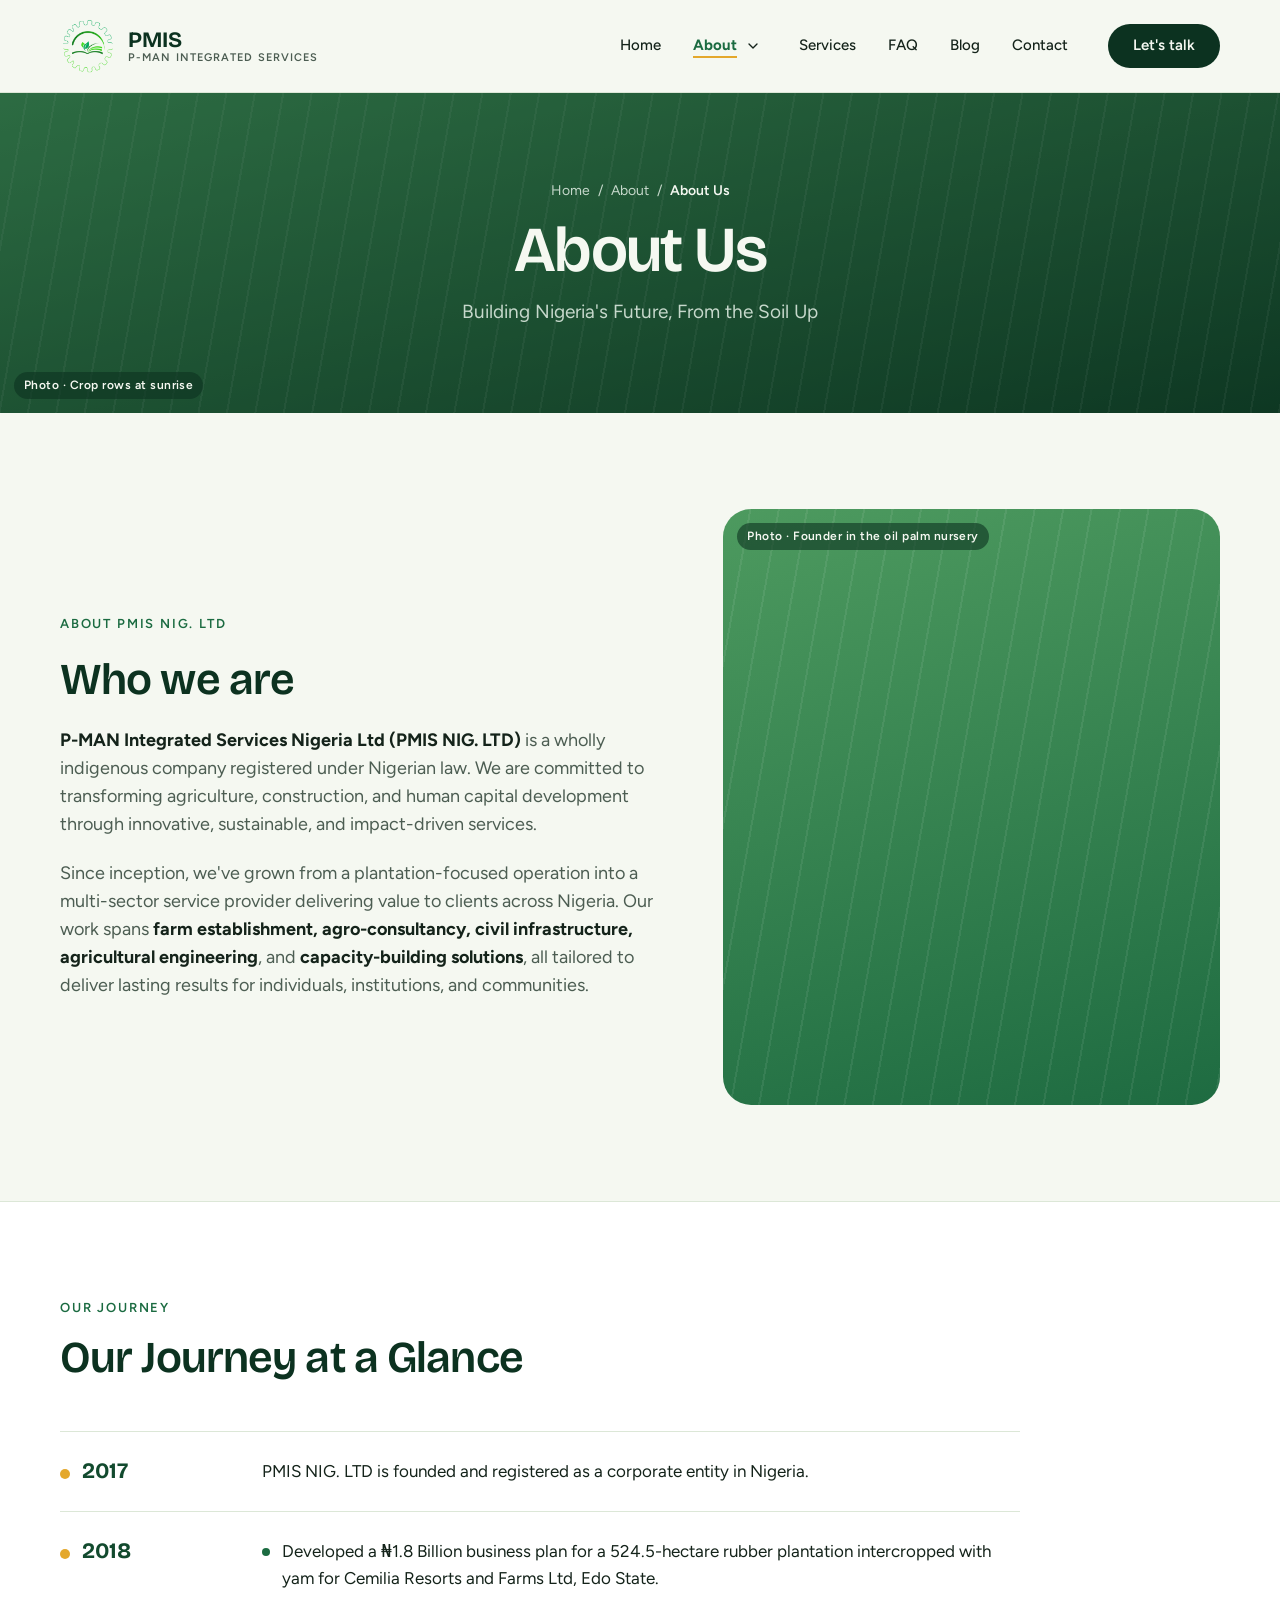
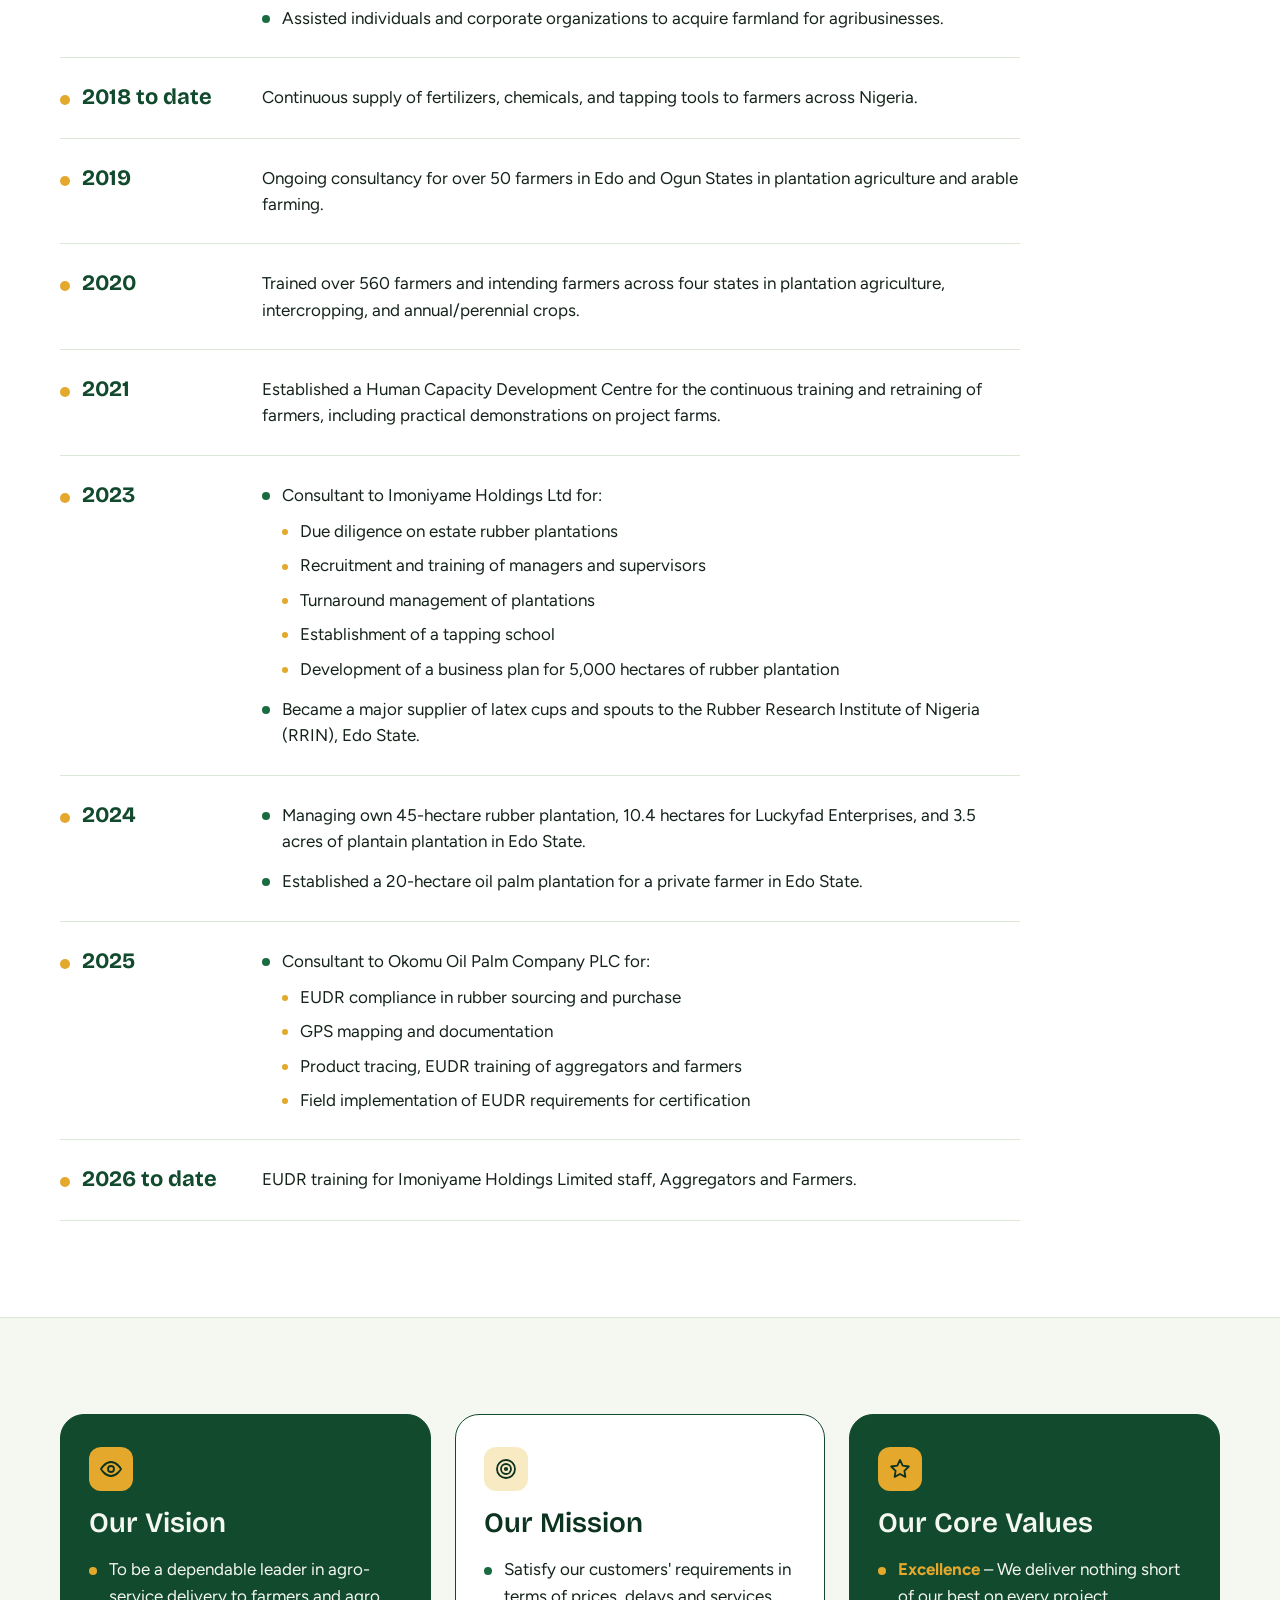
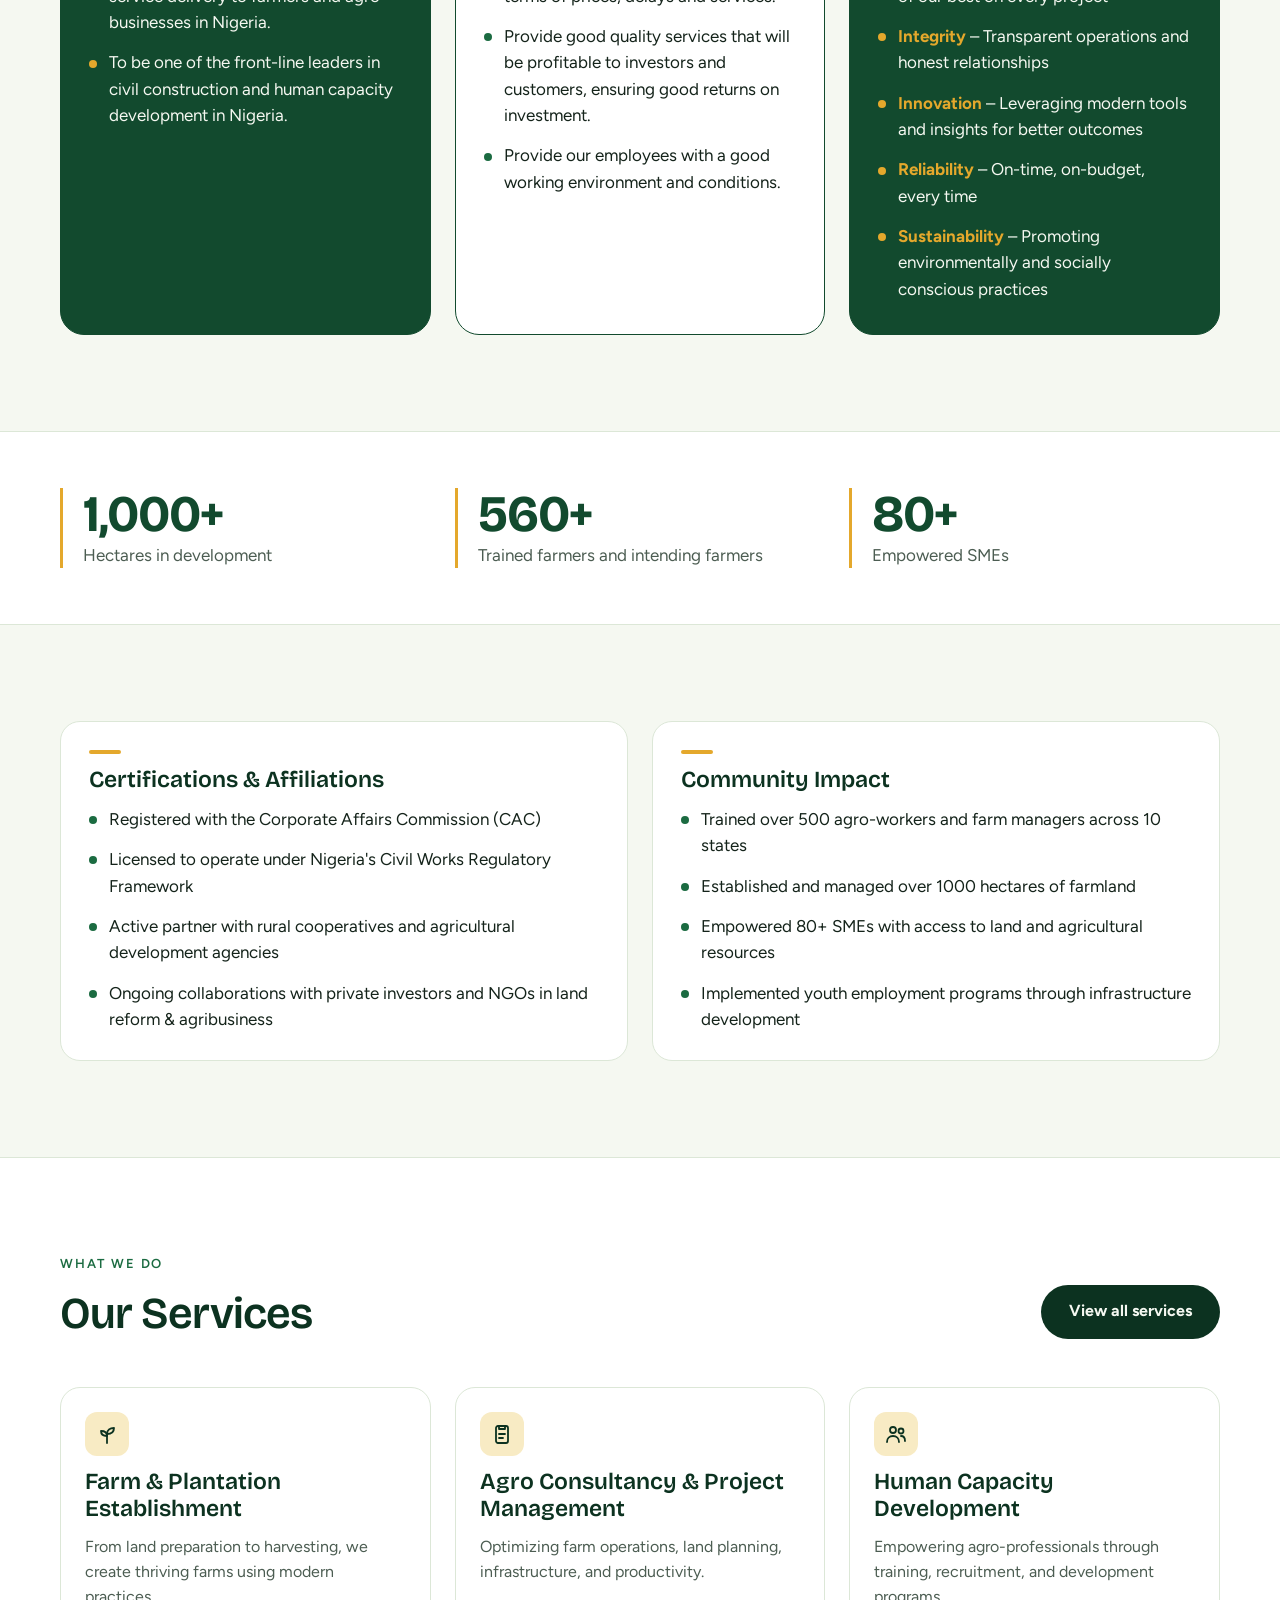
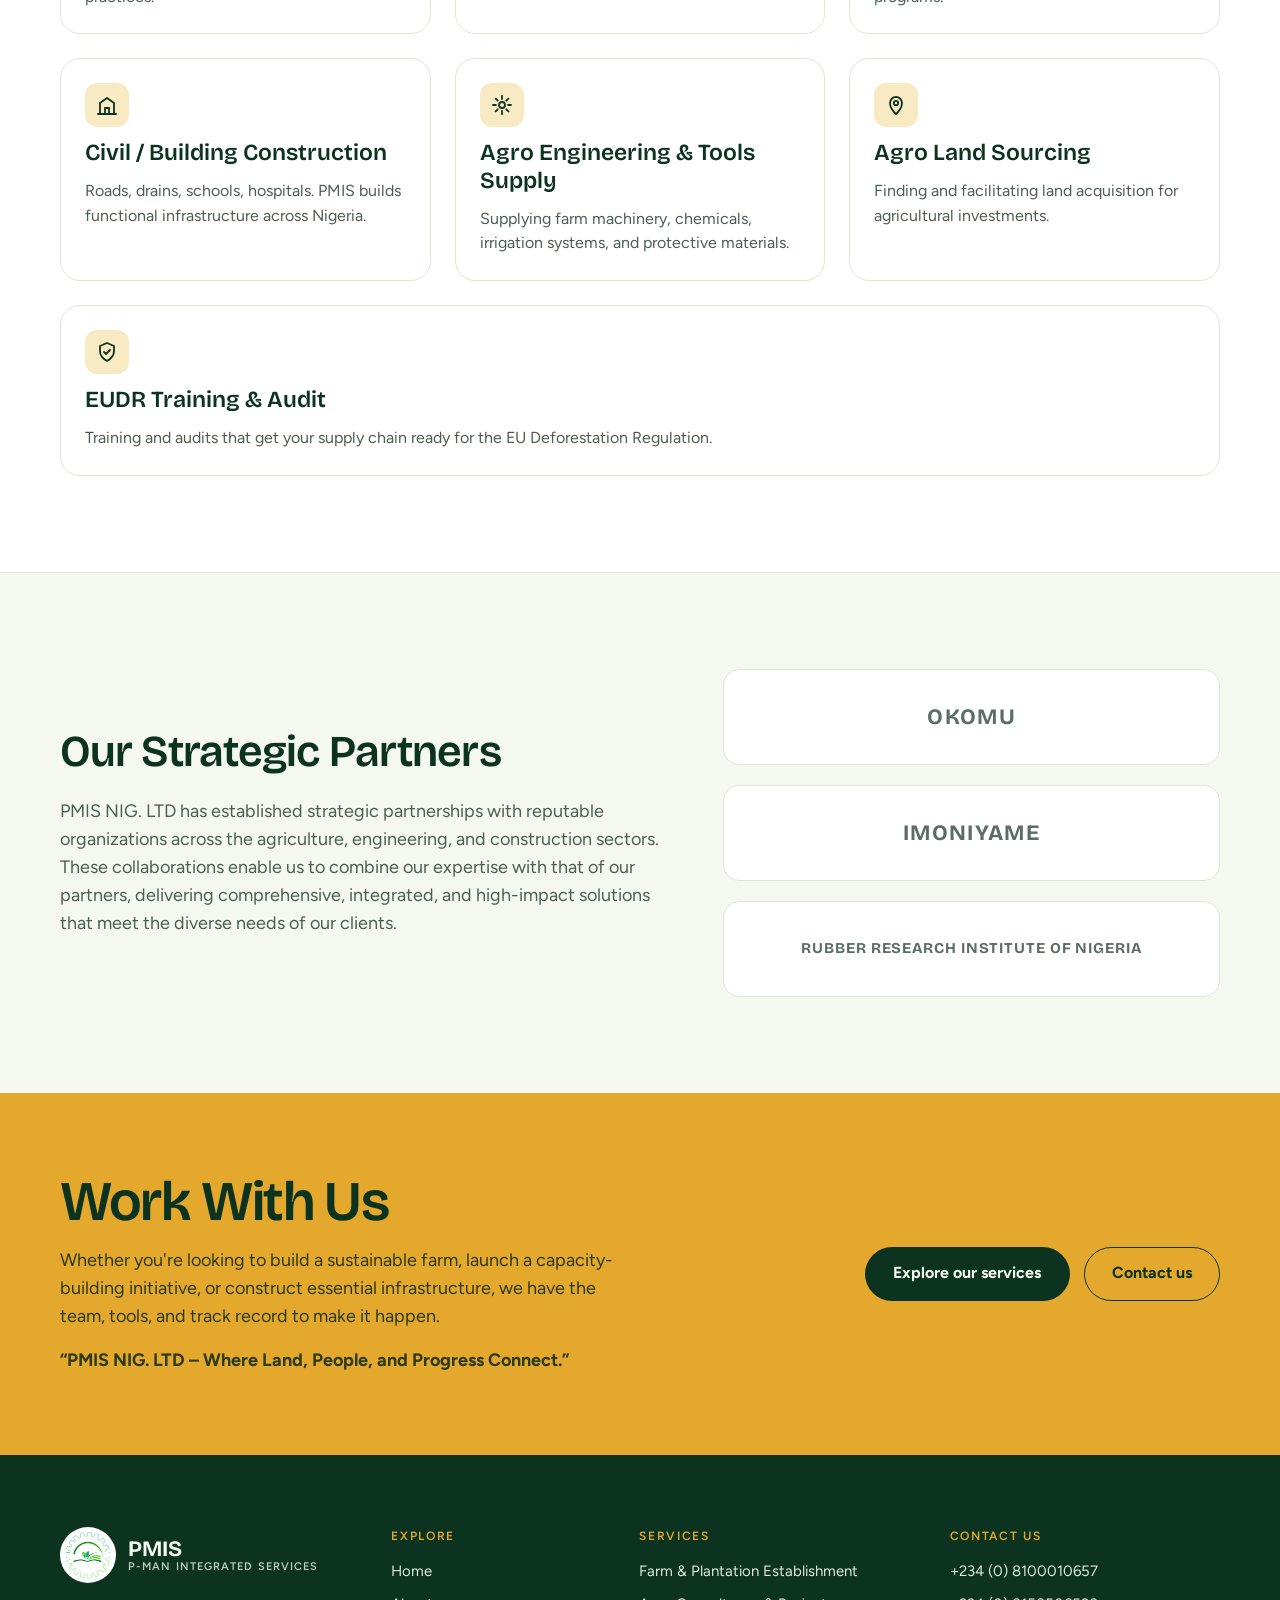
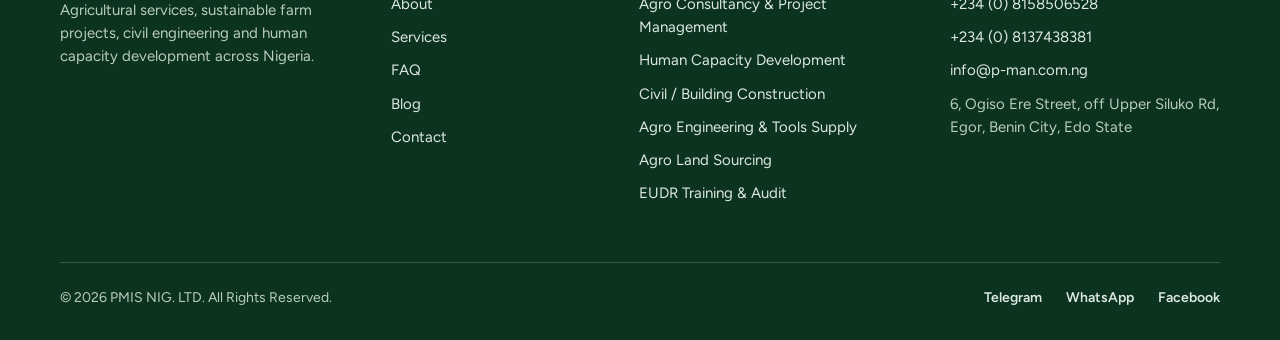
==== about.html @ 03c3bcd4 "Full site: all 9 pages, EUDR gallery, contact form, team bios, updated email" ====
<!doctype html>
<html lang="en">
<head>
<meta charset="utf-8">
<meta name="viewport" content="width=device-width, initial-scale=1">
<title>About Us | P-MAN Integrated Services Nigeria Limited</title>
<meta name="description" content="PMIS NIG. LTD is a wholly indigenous Nigerian company delivering farm establishment, agro-consultancy, civil infrastructure, agricultural engineering and capacity-building solutions.">
<meta name="theme-color" content="#0C3220">
<!-- STAGING ONLY: delete the next line when the site goes live, or Google will not index it -->
<meta name="robots" content="noindex, nofollow">
<link rel="icon" type="image/png" href="images/logo.png">
<link rel="preconnect" href="https://fonts.googleapis.com">
<link rel="preconnect" href="https://fonts.gstatic.com" crossorigin>
<link href="https://fonts.googleapis.com/css2?family=Bricolage+Grotesque:opsz,wght@12..96,500;12..96,600;12..96,700&family=Figtree:wght@400;500;600;700&display=swap" rel="stylesheet">
<link rel="stylesheet" href="css/styles.css">
<script src="js/main.js" defer></script>
</head>
<body id="top">

<!-- Icon sprite: each symbol id is used below via an svg "use" element with class "icon" -->
<svg width="0" height="0" style="position:absolute" aria-hidden="true" focusable="false">
  <symbol id="i-menu" viewBox="0 0 24 24"><path d="M4 7h16M4 12h16M4 17h16"/></symbol>
  <symbol id="i-close" viewBox="0 0 24 24"><path d="M6 6l12 12M18 6L6 18"/></symbol>
  <symbol id="i-chevron" viewBox="0 0 24 24"><path d="M6 9l6 6 6-6"/></symbol>
  <symbol id="i-plus" viewBox="0 0 24 24"><path d="M12 5v14M5 12h14"/></symbol>
  <symbol id="i-sprout" viewBox="0 0 24 24"><path d="M12 21v-9"/><path d="M12 12c0-4 3-6 7-6 0 4-3 6-7 6z"/><path d="M12 14c0-3-2-5-6-5 0 3 2 5 6 5z"/></symbol>
  <symbol id="i-clipboard" viewBox="0 0 24 24"><rect x="6" y="4" width="12" height="17" rx="2"/><path d="M9 4h6v3H9z"/><path d="M9 12h6M9 16h4"/></symbol>
  <symbol id="i-people" viewBox="0 0 24 24"><circle cx="9" cy="8" r="3"/><path d="M3 20c0-3.5 2.5-6 6-6s6 2.5 6 6"/><circle cx="17" cy="9" r="2.5"/><path d="M17 14c2.5 0 4 2 4 5"/></symbol>
  <symbol id="i-building" viewBox="0 0 24 24"><path d="M3 21h18"/><path d="M5 21V10l7-5 7 5v11"/><path d="M10 21v-6h4v6"/></symbol>
  <symbol id="i-gear" viewBox="0 0 24 24"><circle cx="12" cy="12" r="3"/><path d="M12 3v3M12 18v3M3 12h3M18 12h3M5.6 5.6l2.1 2.1M16.3 16.3l2.1 2.1M18.4 5.6l-2.1 2.1M7.7 16.3l-2.1 2.1"/></symbol>
  <symbol id="i-pin" viewBox="0 0 24 24"><path d="M12 21s-6-5.5-6-11a6 6 0 0 1 12 0c0 5.5-6 11-6 11z"/><circle cx="12" cy="10" r="2.2"/></symbol>
  <symbol id="i-phone" viewBox="0 0 24 24"><path d="M5 4h4l2 5-2.5 1.5a11 11 0 0 0 5 5L15 13l5 2v4a2 2 0 0 1-2 2A15 15 0 0 1 3 6a2 2 0 0 1 2-2z"/></symbol>
  <symbol id="i-mail" viewBox="0 0 24 24"><rect x="3" y="5" width="18" height="14" rx="2"/><path d="M3 7l9 6 9-6"/></symbol>
  <symbol id="i-shield" viewBox="0 0 24 24"><path d="M12 3l7 3v5c0 5-3.5 8-7 10-3.5-2-7-5-7-10V6l7-3z"/><path d="M9 12l2 2 4-4"/></symbol>
  <symbol id="i-eye" viewBox="0 0 24 24"><path d="M2 12s4-7 10-7 10 7 10 7-4 7-10 7S2 12 2 12z"/><circle cx="12" cy="12" r="3"/></symbol>
  <symbol id="i-target" viewBox="0 0 24 24"><circle cx="12" cy="12" r="9"/><circle cx="12" cy="12" r="5"/><circle cx="12" cy="12" r="1.2"/></symbol>
  <symbol id="i-star" viewBox="0 0 24 24"><path d="M12 3l2.7 5.6 6.1.9-4.4 4.3 1 6.1L12 17l-5.4 2.9 1-6.1L3.2 9.5l6.1-.9z"/></symbol>
</svg>

<a class="skip" href="#main">Skip to content</a>

<!-- ============ HEADER ============ -->
<header class="site-header">
  <div class="container site-header__inner">
    <a class="logo" href="index.html" aria-label="PMIS home">
      <img class="logo__mark" src="images/logo.png" alt="" width="56" height="56">
      <span class="logo__text"><strong>PMIS</strong><small>P-MAN Integrated Services</small></span>
    </a>

    <button class="nav-toggle" type="button" aria-expanded="false" aria-controls="site-nav" aria-label="Open menu">
      <svg class="icon icon--open" aria-hidden="true"><use href="#i-menu"/></svg>
      <svg class="icon icon--close" aria-hidden="true"><use href="#i-close"/></svg>
    </button>

    <nav id="site-nav" class="nav" aria-label="Main">
      <ul class="nav__list">
        <li><a href="index.html">Home</a></li>
        <li class="has-sub">
          <a class="nav__parent" href="about.html" aria-current="page">About</a>
          <button class="sub-toggle" type="button" aria-expanded="false" aria-controls="sub-about" aria-label="About submenu"><svg class="icon" aria-hidden="true"><use href="#i-chevron"/></svg></button>
          <ul id="sub-about" class="subnav">
            <li><a href="about.html" aria-current="page">About Us</a></li>
            <li><a href="history.html">Our History</a></li>
            <li><a href="team.html">Our Team</a></li>
            <li><a href="gallery.html">Our Work</a></li>
          </ul>
        </li>
        <li><a href="services.html">Services</a></li>
        <li><a href="faq.html">FAQ</a></li>
        <li><a href="blog.html">Blog</a></li><!-- TODO: point to the WordPress blog URL when it is live -->
        <li><a href="contact.html">Contact</a></li>
      </ul>
      <a class="btn btn--dark nav__cta" href="contact.html">Let's talk</a>
    </nav>
  </div>
</header>

<main id="main">

<!-- ============ PAGE HERO ============ -->
<!-- PHOTO: replace .ph classes with an <img> (see README) -->
<section class="page-hero media ph ph--hero">
  <span class="ph__tag">Photo · Crop rows at sunrise</span>
  <div class="container page-hero__inner">
    <nav class="breadcrumb" aria-label="Breadcrumb">
      <a href="index.html">Home</a><span aria-hidden="true">/</span><a href="about.html">About</a><span aria-hidden="true">/</span><span aria-current="page">About Us</span>
    </nav>
    <h1 class="h1">About Us</h1>
    <p class="page-hero__lead">Building Nigeria's Future, From the Soil Up</p>
  </div>
</section>

<!-- ============ WHO WE ARE ============ -->
<section class="section">
  <div class="container split">
    <div class="stack stack--lg">
      <span class="eyebrow">About PMIS NIG. LTD</span>
      <h2 class="h2">Who we are</h2>
      <p class="lead"><strong>P-MAN Integrated Services Nigeria Ltd (PMIS NIG. LTD)</strong> is a wholly indigenous company registered under Nigerian law. We are committed to transforming agriculture, construction, and human capital development through innovative, sustainable, and impact-driven services.</p>
      <p class="lead">Since inception, we've grown from a plantation-focused operation into a multi-sector service provider delivering value to clients across Nigeria. Our work spans <strong>farm establishment, agro-consultancy, civil infrastructure, agricultural engineering</strong>, and <strong>capacity-building solutions</strong>, all tailored to deliver lasting results for individuals, institutions, and communities.</p>
    </div>
    <!-- PHOTO: founder in the oil palm nursery -->
    <div class="media portrait ph ph--a" role="img" aria-label="Founder standing in an oil palm nursery"><span class="ph__tag">Photo · Founder in the oil palm nursery</span></div>
  </div>
</section>

<!-- ============ JOURNEY TIMELINE ============ -->
<!-- TODO: confirm spellings with the client (Cemilia Resorts and Farms Ltd, Luckyfad Enterprises) -->
<section class="section section--white section--ruled">
  <div class="container">
    <div class="section-head section-head--stack">
      <span class="eyebrow">Our journey</span>
      <h2 class="h2">Our Journey at a Glance</h2>
    </div>

    <ol class="timeline">
      <li class="timeline__item">
        <h3 class="timeline__year">2017</h3>
        <div class="timeline__body"><p>PMIS NIG. LTD is founded and registered as a corporate entity in Nigeria.</p></div>
      </li>
      <li class="timeline__item">
        <h3 class="timeline__year">2018</h3>
        <div class="timeline__body">
          <ul class="dots">
            <li>Developed a ₦1.8 Billion business plan for a 524.5-hectare rubber plantation intercropped with yam for Cemilia Resorts and Farms Ltd, Edo State.</li>
            <li>Assisted individuals and corporate organizations to acquire farmland for agribusinesses.</li>
          </ul>
        </div>
      </li>
      <li class="timeline__item">
        <h3 class="timeline__year">2018 to date</h3>
        <div class="timeline__body"><p>Continuous supply of fertilizers, chemicals, and tapping tools to farmers across Nigeria.</p></div>
      </li>
      <li class="timeline__item">
        <h3 class="timeline__year">2019</h3>
        <div class="timeline__body"><p>Ongoing consultancy for over 50 farmers in Edo and Ogun States in plantation agriculture and arable farming.</p></div>
      </li>
      <li class="timeline__item">
        <h3 class="timeline__year">2020</h3>
        <div class="timeline__body"><p>Trained over 560 farmers and intending farmers across four states in plantation agriculture, intercropping, and annual/perennial crops.</p></div>
      </li>
      <li class="timeline__item">
        <h3 class="timeline__year">2021</h3>
        <div class="timeline__body"><p>Established a Human Capacity Development Centre for the continuous training and retraining of farmers, including practical demonstrations on project farms.</p></div>
      </li>
      <li class="timeline__item">
        <h3 class="timeline__year">2023</h3>
        <div class="timeline__body">
          <ul class="dots">
            <li class="dots__parent">Consultant to Imoniyame Holdings Ltd for:
              <ul class="dots">
                <li>Due diligence on estate rubber plantations</li>
                <li>Recruitment and training of managers and supervisors</li>
                <li>Turnaround management of plantations</li>
                <li>Establishment of a tapping school</li>
                <li>Development of a business plan for 5,000 hectares of rubber plantation</li>
              </ul>
            </li>
            <li>Became a major supplier of latex cups and spouts to the Rubber Research Institute of Nigeria (RRIN), Edo State.</li>
          </ul>
        </div>
      </li>
      <li class="timeline__item">
        <h3 class="timeline__year">2024</h3>
        <div class="timeline__body">
          <ul class="dots">
            <li>Managing own 45-hectare rubber plantation, 10.4 hectares for Luckyfad Enterprises, and 3.5 acres of plantain plantation in Edo State.</li>
            <li>Established a 20-hectare oil palm plantation for a private farmer in Edo State.</li>
          </ul>
        </div>
      </li>
      <li class="timeline__item">
        <h3 class="timeline__year">2025</h3>
        <div class="timeline__body">
          <ul class="dots">
            <li class="dots__parent">Consultant to Okomu Oil Palm Company PLC for:
              <ul class="dots">
                <li>EUDR compliance in rubber sourcing and purchase</li>
                <li>GPS mapping and documentation</li>
                <li>Product tracing, EUDR training of aggregators and farmers</li>
                <li>Field implementation of EUDR requirements for certification</li>
              </ul>
            </li>
          </ul>
        </div>
      </li>
      <li class="timeline__item">
        <h3 class="timeline__year">2026 to date</h3>
        <div class="timeline__body"><p>EUDR training for Imoniyame Holdings Limited staff, Aggregators and Farmers.</p></div>
      </li>
    </ol>
  </div>
</section>

<!-- ============ VISION / MISSION / CORE VALUES ============ -->
<section class="section">
  <div class="container">
    <div class="grid-3 vmv">
      <article class="vmv__card vmv__card--dark">
        <span class="icon-box icon-box--gold"><svg class="icon" aria-hidden="true"><use href="#i-eye"/></svg></span>
        <h2 class="h3">Our Vision</h2>
        <ul class="dots">
          <li>To be a dependable leader in agro-service delivery to farmers and agro businesses in Nigeria.</li>
          <li>To be one of the front-line leaders in civil construction and human capacity development in Nigeria.</li>
        </ul>
      </article>
      <article class="vmv__card vmv__card--light">
        <span class="icon-box"><svg class="icon" aria-hidden="true"><use href="#i-target"/></svg></span>
        <h2 class="h3">Our Mission</h2>
        <ul class="dots">
          <li>Satisfy our customers' requirements in terms of prices, delays and services.</li>
          <li>Provide good quality services that will be profitable to investors and customers, ensuring good returns on investment.</li>
          <li>Provide our employees with a good working environment and conditions.</li>
        </ul>
      </article>
      <article class="vmv__card vmv__card--dark">
        <span class="icon-box icon-box--gold"><svg class="icon" aria-hidden="true"><use href="#i-star"/></svg></span>
        <h2 class="h3">Our Core Values</h2>
        <ul class="dots">
          <li><span><strong>Excellence</strong> – We deliver nothing short of our best on every project</span></li>
          <li><span><strong>Integrity</strong> – Transparent operations and honest relationships</span></li>
          <li><span><strong>Innovation</strong> – Leveraging modern tools and insights for better outcomes</span></li>
          <li><span><strong>Reliability</strong> – On-time, on-budget, every time</span></li>
          <li><span><strong>Sustainability</strong> – Promoting environmentally and socially conscious practices</span></li>
        </ul>
      </article>
    </div>
  </div>
</section>

<!-- ============ NUMBERS ============ -->
<section class="section--white section--ruled section--compact" aria-label="PMIS in numbers">
  <div class="container stats">
    <div class="stat"><span class="stat__num">1,000+</span><span class="stat__label">Hectares in development</span></div>
    <div class="stat"><span class="stat__num">560+</span><span class="stat__label">Trained farmers and intending farmers</span></div>
    <div class="stat"><span class="stat__num">80+</span><span class="stat__label">Empowered SMEs</span></div>
  </div>
</section>

<!-- ============ CERTIFICATIONS + COMMUNITY IMPACT ============ -->
<!-- TODO: "500 agro-workers across 10 states" vs "560 farmers across four states" above: confirm the figures with the client -->
<section class="section">
  <div class="container split-2">
    <div class="panel">
      <span class="panel__bar"></span>
      <h2 class="h3">Certifications &amp; Affiliations</h2>
      <ul class="dots">
        <li>Registered with the Corporate Affairs Commission (CAC)</li>
        <li>Licensed to operate under Nigeria's Civil Works Regulatory Framework</li>
        <li>Active partner with rural cooperatives and agricultural development agencies</li>
        <li>Ongoing collaborations with private investors and NGOs in land reform &amp; agribusiness</li>
      </ul>
    </div>
    <div class="panel">
      <span class="panel__bar"></span>
      <h2 class="h3">Community Impact</h2>
      <ul class="dots">
        <li>Trained over 500 agro-workers and farm managers across 10 states</li>
        <li>Established and managed over 1000 hectares of farmland</li>
        <li>Empowered 80+ SMEs with access to land and agricultural resources</li>
        <li>Implemented youth employment programs through infrastructure development</li>
      </ul>
    </div>
  </div>
</section>

<!-- ============ SERVICES RECAP ============ -->
<section class="section section--white section--ruled">
  <div class="container">
    <div class="section-head">
      <div class="stack">
        <span class="eyebrow">What we do</span>
        <h2 class="h2">Our Services</h2>
      </div>
      <a class="btn btn--dark" href="services.html">View all services</a>
    </div>
    <div class="grid-3">
      <article class="card mini">
        <span class="icon-box"><svg class="icon" aria-hidden="true"><use href="#i-sprout"/></svg></span>
        <h3 class="h3">Farm &amp; Plantation Establishment</h3>
        <p>From land preparation to harvesting, we create thriving farms using modern practices.</p>
      </article>
      <article class="card mini">
        <span class="icon-box"><svg class="icon" aria-hidden="true"><use href="#i-clipboard"/></svg></span>
        <h3 class="h3">Agro Consultancy &amp; Project Management</h3>
        <p>Optimizing farm operations, land planning, infrastructure, and productivity.</p>
      </article>
      <article class="card mini">
        <span class="icon-box"><svg class="icon" aria-hidden="true"><use href="#i-people"/></svg></span>
        <h3 class="h3">Human Capacity Development</h3>
        <p>Empowering agro-professionals through training, recruitment, and development programs.</p>
      </article>
      <article class="card mini">
        <span class="icon-box"><svg class="icon" aria-hidden="true"><use href="#i-building"/></svg></span>
        <h3 class="h3">Civil / Building Construction</h3>
        <p>Roads, drains, schools, hospitals. PMIS builds functional infrastructure across Nigeria.</p>
      </article>
      <article class="card mini">
        <span class="icon-box"><svg class="icon" aria-hidden="true"><use href="#i-gear"/></svg></span>
        <h3 class="h3">Agro Engineering &amp; Tools Supply</h3>
        <p>Supplying farm machinery, chemicals, irrigation systems, and protective materials.</p>
      </article>
      <article class="card mini">
        <span class="icon-box"><svg class="icon" aria-hidden="true"><use href="#i-pin"/></svg></span>
        <h3 class="h3">Agro Land Sourcing</h3>
        <p>Finding and facilitating land acquisition for agricultural investments.</p>
      </article>
      <article class="card mini span-last">
        <span class="icon-box"><svg class="icon" aria-hidden="true"><use href="#i-shield"/></svg></span>
        <h3 class="h3">EUDR Training &amp; Audit</h3>
        <p>Training and audits that get your supply chain ready for the EU Deforestation Regulation.</p>
      </article>
    </div>
  </div>
</section>

<!-- ============ STRATEGIC PARTNERS ============ -->
<!-- TODO: swap the text wordmarks for the real logos (use <img> in greyscale, same height) -->
<section class="section">
  <div class="container split">
    <div class="stack stack--lg">
      <h2 class="h2">Our Strategic Partners</h2>
      <p class="lead">PMIS NIG. LTD has established strategic partnerships with reputable organizations across the agriculture, engineering, and construction sectors. These collaborations enable us to combine our expertise with that of our partners, delivering comprehensive, integrated, and high-impact solutions that meet the diverse needs of our clients.</p>
    </div>
    <ul class="partners partners--stack">
      <li class="partner">OKOMU</li>
      <li class="partner">IMONIYAME</li>
      <li class="partner partner--long">RUBBER RESEARCH INSTITUTE OF NIGERIA</li>
    </ul>
  </div>
</section>

<!-- ============ CTA ============ -->
<section class="cta">
  <div class="container cta__inner">
    <div class="stack cta__copy">
      <h2 class="cta__title">Work With Us</h2>
      <p>Whether you're looking to build a sustainable farm, launch a capacity-building initiative, or construct essential infrastructure, we have the team, tools, and track record to make it happen.</p>
      <p class="cta__tagline">“PMIS NIG. LTD – Where Land, People, and Progress Connect.”</p>
    </div>
    <div class="cta__actions">
      <a class="btn btn--dark" href="services.html">Explore our services</a>
      <a class="btn btn--outline-dark" href="contact.html">Contact us</a>
    </div>
  </div>
</section>

</main>

<!-- ============ FOOTER ============ -->
<footer class="site-footer">
  <div class="container">
    <div class="footer__grid">
      <div class="stack">
        <a class="logo logo--light" href="index.html" aria-label="PMIS home">
          <img class="logo__mark" src="images/logo.png" alt="" width="56" height="56">
          <span class="logo__text"><strong>PMIS</strong><small>P-MAN Integrated Services</small></span>
        </a>
        <p class="footer__about">Agricultural services, sustainable farm projects, civil engineering and human capacity development across Nigeria.</p>
      </div>

      <nav aria-label="Footer">
        <h2 class="footer__title">Explore</h2>
        <ul class="footer__list">
          <li><a href="index.html">Home</a></li>
          <li><a href="about.html">About</a></li>
          <li><a href="services.html">Services</a></li>
          <li><a href="faq.html">FAQ</a></li>
          <li><a href="blog.html">Blog</a></li>
          <li><a href="contact.html">Contact</a></li>
        </ul>
      </nav>

      <div>
        <h2 class="footer__title">Services</h2>
        <ul class="footer__list">
          <li><a href="services.html">Farm &amp; Plantation Establishment</a></li>
          <li><a href="services.html">Agro Consultancy &amp; Project Management</a></li>
          <li><a href="services.html">Human Capacity Development</a></li>
          <li><a href="services.html">Civil / Building Construction</a></li>
          <li><a href="services.html">Agro Engineering &amp; Tools Supply</a></li>
          <li><a href="services.html">Agro Land Sourcing</a></li>
          <li><a href="services.html#eudr">EUDR Training &amp; Audit</a></li>
        </ul>
      </div>

      <div>
        <h2 class="footer__title">Contact us</h2>
        <ul class="footer__list">
          <li><a href="tel:+2348100010657">+234 (0) 8100010657</a></li>
          <li><a href="tel:+2348158506528">+234 (0) 8158506528</a></li>
          <li><a href="tel:+2348137438381">+234 (0) 8137438381</a></li>
          <li><a href="mailto:info@p-man.com.ng">info@p-man.com.ng</a></li>
          <li class="footer__address">6, Ogiso Ere Street, off Upper Siluko Rd, Egor, Benin City, Edo State</li>
        </ul>
      </div>
    </div>

    <div class="footer__bottom">
      <span>© <span id="year">2026</span> PMIS NIG. LTD. All Rights Reserved.</span>
      <!-- TODO: replace # with the real Telegram, WhatsApp and Facebook links -->
      <ul class="footer__social">
        <li><a href="#">Telegram</a></li>
        <li><a href="#">WhatsApp</a></li>
        <li><a href="#">Facebook</a></li>
      </ul>
    </div>
  </div>
</footer>

</body>
</html>
---- css/styles.css ----
/* =========================================================
   PMIS homepage styles
   Mobile + desktop in one file. Breakpoints: 1024px, 900px, 720px, 600px.
   ========================================================= */

/* ---------- Design tokens ---------- */
:root {
  --g900: #0C3220;   /* deepest green: hero, footer */
  --g800: #124A2E;
  --g700: #1B6B41;
  --g100: #E3EEDF;
  --ground: #F5F8F1; /* page background */
  --white: #FFFFFF;
  --gold: #E4A82C;   /* accent */
  --gold-soft: #F8EBC4;
  --ink: #14231A;
  --muted: #4C5D52;
  --subtle: #5C6D62;
  --line: #DCE7D7;
  --on-dark: #F5F8F1;
  --on-dark-soft: #C6D8CB;
  --on-dark-muted: #B9CDBF;

  --font-display: 'Bricolage Grotesque', system-ui, sans-serif;
  --font-body: 'Figtree', system-ui, sans-serif;

  --container: 1240px;
  --pad: clamp(20px, 4vw, 40px);
  --radius: 20px;
}

/* ---------- Reset / base ---------- */
*, *::before, *::after { box-sizing: border-box; }
html { scroll-behavior: smooth; -webkit-text-size-adjust: 100%; }
@media (prefers-reduced-motion: reduce) { html { scroll-behavior: auto; } }
body {
  margin: 0;
  background: var(--ground);
  color: var(--ink);
  font-family: var(--font-body);
  font-size: 1.0625rem;
  line-height: 1.55;
  overflow-x: hidden;
}
img, svg { display: block; max-width: 100%; }
a { color: inherit; text-decoration: none; }
h1, h2, h3, p, ul, figure, blockquote { margin: 0; }
ul { padding: 0; list-style: none; }
:focus-visible { outline: 3px solid var(--gold); outline-offset: 3px; }

.skip {
  position: absolute; left: -9999px; top: 8px; z-index: 100;
  padding: 10px 16px; border-radius: 8px; background: var(--g900); color: var(--on-dark);
}
.skip:focus { left: 16px; }

.container { width: 100%; max-width: var(--container); margin-inline: auto; padding-inline: var(--pad); }
.section { padding-block: clamp(56px, 8vw, 96px); }
.section--white { background: var(--white); }
.section--band { border-block: 1px solid var(--line); }
.section--dark { background: var(--g900); color: var(--on-dark); }
.center { text-align: center; }

.stack { display: flex; flex-direction: column; gap: 16px; align-items: flex-start; }
.stack--lg { gap: 22px; }

/* ---------- Typography ---------- */
.h1, .h2, .h3, .logo strong, .stat__num, .quote p, .cta__title, .pillars__value, .partner, .hero__card strong {
  font-family: var(--font-display);
}
.h1 {
  font-weight: 600; font-size: clamp(2.5rem, 1.4rem + 3.4vw, 4rem);
  line-height: 1.05; letter-spacing: -0.025em; color: var(--on-dark);
}
.accent { color: var(--gold); }
.h2 {
  font-weight: 600; font-size: clamp(2rem, 1.2rem + 2.2vw, 2.75rem);
  line-height: 1.1; letter-spacing: -0.02em; color: var(--g900);
}
.section--dark .h2 { color: var(--on-dark); }
.h2--sm { font-size: clamp(1.625rem, 1.2rem + 1.2vw, 2rem); letter-spacing: -0.01em; }
.h3 {
  font-weight: 600; font-size: clamp(1.25rem, 1.1rem + 0.5vw, 1.4375rem);
  line-height: 1.2; color: var(--g900);
}
.h3--sm { font-size: clamp(1.1875rem, 1.1rem + 0.3vw, 1.3125rem); line-height: 1.25; }
.card--dark .h3 { color: var(--on-dark); }
.eyebrow {
  margin: 0; font-size: 0.8125rem; font-weight: 600;
  letter-spacing: 0.14em; text-transform: uppercase; color: var(--g700);
}
.eyebrow--gold { color: var(--gold); }
.lead { font-size: 1.125rem; color: var(--muted); }
.muted-light { color: var(--on-dark-muted); font-size: 0.9375rem; }

/* ---------- Buttons and links ---------- */
.btn {
  display: inline-flex; align-items: center; justify-content: center; gap: 8px;
  min-height: 48px; padding: 0.85rem 1.7rem; border-radius: 999px;
  border: 1.5px solid transparent; font-weight: 700; font-size: 1rem; text-align: center;
  transition: transform 0.15s ease, background-color 0.15s ease;
}
.btn:hover { opacity: 1; transform: translateY(-1px); }
.btn--gold { background: var(--gold); color: var(--g900); }
.btn--dark { background: var(--g900); color: var(--on-dark); }
.btn--outline { border-color: var(--g900); color: var(--g900); font-weight: 600; }
.btn--outline-light { border-color: rgba(245, 248, 241, 0.5); color: var(--on-dark); font-weight: 600; }
.btn--outline-dark { border-color: var(--g900); color: var(--g900); }
.link { font-size: 0.9375rem; font-weight: 700; color: var(--g700); }

/* ---------- Placeholder photos (.media / .ph) ----------
   To use a real photo: remove the "ph ph--x" classes, delete .ph__tag,
   and put <img src="images/..." alt="..."> inside .media (see README). */
.media { position: relative; display: block; overflow: hidden; }
.media img { position: absolute; inset: 0; width: 100%; height: 100%; object-fit: cover; }
.ph {
  background:
    repeating-linear-gradient(100deg, rgba(255,255,255,0) 0 26px, rgba(255,255,255,0.07) 26px 28px),
    linear-gradient(165deg, var(--ph-from, #4D9A5F), var(--ph-to, #1E6B41));
}
.ph--a { --ph-from: #4D9A5F; --ph-to: #1E6B41; }
.ph--b { --ph-from: #8FB36A; --ph-to: #3F7A45; }
.ph--c { --ph-from: #C9B26A; --ph-to: #7A8F4A; }
.ph--d { --ph-from: #5E8F78; --ph-to: #2C5E4A; }
.ph--e { --ph-from: #A9784F; --ph-to: #6B4A2C; }
.ph--f { --ph-from: #6FA05A; --ph-to: #2F6A3A; }
.ph--hero { --ph-from: #3E8B55; --ph-to: #0F3B24; }
.ph__tag {
  position: absolute; top: 14px; left: 14px; z-index: 1;
  padding: 4px 10px; border-radius: 999px; background: rgba(12, 50, 32, 0.6);
  color: var(--on-dark); font-size: 0.75rem; font-weight: 600; letter-spacing: 0.04em;
}

/* ---------- Icons ---------- */
.icon { width: 24px; height: 24px; fill: none; stroke: currentColor; stroke-width: 1.8; stroke-linecap: round; stroke-linejoin: round; }
.icon-box {
  width: 44px; height: 44px; border-radius: 12px; background: var(--gold-soft); color: var(--g900);
  display: flex; align-items: center; justify-content: center;
}

/* ---------- Cards, chips ---------- */
.card {
  background: var(--white); border: 1px solid var(--line); border-radius: var(--radius);
  overflow: hidden; display: flex; flex-direction: column;
}
.card--dark { background: var(--g800); border-color: transparent; }
.chip {
  align-self: flex-start; padding: 3px 10px; border-radius: 999px;
  background: var(--g100); color: var(--g800);
  font-size: 0.75rem; font-weight: 700; letter-spacing: 0.06em; text-transform: uppercase;
}
.chip--gold { background: var(--gold); color: var(--g900); letter-spacing: 0.04em; text-transform: none; }

.grid-3 { display: grid; grid-template-columns: repeat(3, minmax(0, 1fr)); gap: 24px; }

/* ---------- Header / nav ---------- */
.site-header { position: relative; z-index: 20; background: var(--ground); border-bottom: 1px solid var(--line); }
.site-header__inner { display: flex; align-items: center; justify-content: space-between; gap: 24px; padding-block: 18px; }
.logo { display: inline-flex; align-items: center; gap: 12px; }
.logo__mark { flex: none; width: 56px; height: 56px; object-fit: contain; }
.logo__text { display: flex; flex-direction: column; line-height: 1.1; }
.logo strong { font-size: 1.375rem; font-weight: 700; color: var(--g900); }
.logo small { font-size: 0.6875rem; font-weight: 600; letter-spacing: 0.1em; text-transform: uppercase; color: var(--muted); }
/* The logo is dark green on a light ground, so on the dark footer it sits on a white round badge */
.logo--light .logo__mark { background: var(--white); border-radius: 50%; padding: 3px; }
.logo--light strong { color: var(--on-dark); }
.logo--light small { color: var(--on-dark-muted); }

.nav { display: flex; align-items: center; gap: 40px; }
.nav__list { display: flex; gap: 32px; font-size: 0.9375rem; font-weight: 500; }
.nav__cta { min-height: 44px; padding: 0.6rem 1.5rem; font-size: 0.9375rem; font-weight: 600; }
/* Current page: put aria-current="page" on that page's nav link */
.nav__list a[aria-current="page"] { color: var(--g700); font-weight: 700; box-shadow: inset 0 -2px 0 var(--gold); }

.nav-toggle {
  display: none; width: 44px; height: 44px; padding: 0; border-radius: 12px;
  border: 1.5px solid var(--g900); background: transparent; color: var(--g900);
  align-items: center; justify-content: center; cursor: pointer;
}
.nav-toggle .icon { stroke-width: 2; }
.nav-toggle .icon--close { display: none; }
.nav-toggle.is-open .icon--open { display: none; }
.nav-toggle.is-open .icon--close { display: block; }

/* ---------- Hero ---------- */
.hero { background: var(--g900); color: var(--on-dark); }
.hero__inner { display: flex; flex-direction: column; gap: 56px; padding-block: 72px 56px; }
.hero__grid { display: grid; grid-template-columns: 1fr 1fr; gap: 48px; align-items: center; }
.hero__copy { display: flex; flex-direction: column; align-items: flex-start; gap: 28px; min-width: 0; }
.hero__lead { max-width: 540px; font-size: 1.1875rem; color: var(--on-dark-soft); }
.hero__actions { display: flex; flex-wrap: wrap; gap: 14px; margin-top: 6px; }
.hero__media { height: 520px; border-radius: 28px; }
.hero__card {
  position: absolute; left: 16px; bottom: 16px; z-index: 1;
  max-width: min(340px, calc(100% - 32px)); padding: 20px 22px; border-radius: 18px;
  background: var(--ground); color: var(--g900); display: flex; flex-direction: column; gap: 4px;
}
.hero__card strong { font-size: 1.25rem; font-weight: 700; }
.hero__card span { font-size: 0.9375rem; color: var(--muted); }

.pillars {
  display: grid; grid-template-columns: repeat(auto-fit, minmax(220px, 1fr)); gap: 28px 40px;
  padding-top: 32px; border-top: 1px solid rgba(245, 248, 241, 0.18);
}
.pillars li { display: flex; flex-direction: column; gap: 4px; }
.pillars__label { font-size: 0.75rem; font-weight: 600; letter-spacing: 0.14em; text-transform: uppercase; color: var(--gold); }
.pillars__value { font-size: 1.25rem; font-weight: 500; color: var(--on-dark); }

/* ---------- About ---------- */
.about__grid { display: grid; grid-template-columns: 1fr 1fr; gap: 56px; align-items: start; }
.about__panels { gap: 20px; align-items: stretch; }
.panel {
  display: flex; flex-direction: column; gap: 12px; padding: 28px;
  background: var(--white); border: 1px solid var(--line); border-radius: var(--radius);
}
.panel__bar { width: 32px; height: 4px; border-radius: 2px; background: var(--gold); }
.dots { display: flex; flex-direction: column; gap: 14px; }
.dots li { display: flex; gap: 12px; align-items: flex-start; }
.dots li::before {
  content: ""; flex: none; width: 8px; height: 8px; margin-top: 0.6em; border-radius: 50%; background: var(--g700);
}

/* ---------- Stats ---------- */
.section--band.section--white { padding-block: 56px; }
.stats { display: grid; grid-template-columns: repeat(auto-fit, minmax(150px, 1fr)); gap: 32px 24px; }
.stat { display: flex; flex-direction: column; border-left: 3px solid var(--gold); padding-left: 20px; }
.stat__num { font-size: clamp(2.5rem, 2rem + 1.5vw, 3.5rem); font-weight: 700; line-height: 1.05; letter-spacing: -0.02em; color: var(--g800); }
.stat__label { color: var(--muted); }

/* ---------- Section heads ---------- */
.section-head { display: flex; flex-wrap: wrap; gap: 24px; align-items: flex-end; justify-content: space-between; margin-bottom: 48px; }
.section-head__title { max-width: 680px; }
.section-head--stack { flex-direction: column; align-items: flex-start; gap: 16px; }
.section-head--row { flex-wrap: nowrap; }

/* ---------- Services ---------- */
.service__body {
  flex: 1; display: grid; grid-template-columns: 1fr auto; grid-template-rows: auto auto 1fr auto;
  row-gap: 12px; padding: 24px 24px 26px;
}
.service__body .icon-box { grid-row: 1; grid-column: 1; }
.service__num { grid-row: 1; grid-column: 2; align-self: center; font-size: 0.8125rem; font-weight: 600; letter-spacing: 0.08em; color: var(--subtle); }
.service__body .h3 { grid-row: 2; grid-column: 1 / -1; margin-top: 8px; }
.service__body p { grid-row: 3; grid-column: 1 / -1; font-size: 1rem; color: var(--muted); }
.service__body .link { grid-row: 4; grid-column: 1 / -1; padding-top: 14px; }
.service .media { height: 190px; }

/* ---------- Projects + quote ---------- */
.project .media { height: 240px; }
.project__body { display: flex; flex-direction: column; align-items: flex-start; gap: 8px; padding: 22px 24px 26px; }
.project__body .h3 { margin-top: 4px; }
.quote { margin-top: 48px; padding-top: 48px; border-top: 1px solid rgba(245, 248, 241, 0.18); max-width: 880px; display: flex; flex-direction: column; gap: 20px; }
.quote p { font-size: clamp(1.375rem, 1.1rem + 1vw, 1.875rem); font-weight: 500; line-height: 1.3; letter-spacing: -0.01em; color: var(--on-dark); }

/* ---------- Partners ---------- */
.partners { display: grid; grid-template-columns: repeat(auto-fit, minmax(240px, 1fr)); gap: 20px; margin-top: 32px; }
.partner {
  min-height: 96px; padding: 0 24px; display: flex; align-items: center; justify-content: center; text-align: center;
  background: var(--white); border: 1px solid var(--line); border-radius: 16px;
  font-size: 1.375rem; font-weight: 700; letter-spacing: 0.06em; color: var(--subtle);
}
.partner--long { font-size: 0.9375rem; line-height: 1.25; }

/* ---------- CTA ---------- */
.cta { background: var(--gold); color: var(--g900); }
.cta__inner { display: flex; flex-wrap: wrap; gap: 40px; align-items: center; justify-content: space-between; padding-block: clamp(56px, 7vw, 80px); }
.cta__copy { flex: 1 1 520px; min-width: 0; }
.cta__copy p { max-width: 560px; font-size: 1.125rem; color: #2B3A18; }
.cta__title { font-size: clamp(2.5rem, 1.6rem + 3vw, 3.5rem); font-weight: 600; line-height: 1.05; letter-spacing: -0.025em; }
.cta__actions { display: flex; flex-wrap: wrap; gap: 14px; }

/* ---------- Blog ---------- */
.post .media { height: 200px; }
.post__body { flex: 1; display: flex; flex-direction: column; gap: 10px; padding: 22px 24px 26px; }
.post__body .h3 { margin-top: 4px; }
.post__date { margin-top: auto; padding-top: 8px; font-size: 0.875rem; color: var(--subtle); }

/* ---------- FAQ ---------- */
.faq__grid { display: grid; grid-template-columns: 1fr 1.6fr; gap: 48px; align-items: start; padding-block: clamp(56px, 7vw, 88px); }
.faq__list { border-top: 1px solid var(--line); }
.faq__list details { border-bottom: 1px solid var(--line); }
.faq__list summary {
  display: flex; align-items: center; justify-content: space-between; gap: 16px;
  padding: 22px 0; font-size: 1.1875rem; font-weight: 600; color: var(--g900); cursor: pointer; list-style: none;
}
.faq__list summary::-webkit-details-marker { display: none; }
.faq__list summary .icon { flex: none; width: 22px; height: 22px; stroke: var(--g700); stroke-width: 2; transition: transform 0.2s ease; }
.faq__list details[open] summary .icon { transform: rotate(45deg); }
.faq__list details p { max-width: 60ch; padding-bottom: 22px; color: var(--muted); }

/* ---------- Footer ---------- */
.site-footer { background: var(--g900); color: var(--on-dark); padding: 72px 0 32px; }
.footer__grid { display: grid; grid-template-columns: 1.4fr 1fr 1.3fr 1.3fr; gap: 48px 40px; align-items: start; }
.footer__about { max-width: 340px; font-size: 0.9375rem; color: var(--on-dark-muted); }
.footer__title { margin-bottom: 14px; font-size: 0.75rem; font-weight: 600; letter-spacing: 0.14em; text-transform: uppercase; color: var(--gold); }
.footer__list { display: flex; flex-direction: column; gap: 10px; font-size: 0.9375rem; color: #DCE9DF; }
.footer__address { color: var(--on-dark-muted); }
.footer__bottom {
  display: flex; flex-wrap: wrap; gap: 16px 32px; align-items: center; justify-content: space-between;
  margin-top: 56px; padding-top: 24px; border-top: 1px solid rgba(245, 248, 241, 0.18);
  font-size: 0.875rem; color: var(--on-dark-muted);
}
.footer__social { display: flex; gap: 24px; font-weight: 600; color: #DCE9DF; }

/* =========================================================
   Dropdown menu (About submenu)
   Desktop: opens on hover, or with the chevron button (keyboard/click).
   Phones: the chevron button opens it inline inside the menu.
   ========================================================= */
.nav__list > li { position: relative; display: flex; align-items: center; }
.sub-toggle {
  width: 28px; height: 28px; margin-left: 2px; padding: 0; border: 0; border-radius: 6px;
  background: transparent; color: inherit; cursor: pointer;
  display: inline-flex; align-items: center; justify-content: center;
}
.sub-toggle .icon { width: 16px; height: 16px; stroke-width: 2; transition: transform 0.2s ease; }
.has-sub.is-open > .sub-toggle .icon { transform: rotate(180deg); }
.subnav {
  display: none; position: absolute; top: calc(100% + 10px); left: -14px; z-index: 30;
  min-width: 220px; padding: 8px; background: var(--white);
  border: 1px solid var(--line); border-radius: 14px; box-shadow: 0 12px 32px rgba(12, 50, 32, 0.14);
}
.subnav::before { content: ""; position: absolute; left: 0; right: 0; top: -12px; height: 12px; } /* hover bridge */
.subnav a { display: block; padding: 10px 14px; border-radius: 8px; font-size: 0.9375rem; font-weight: 500; white-space: nowrap; }
.subnav a:hover { background: var(--g100); opacity: 1; }
.nav__list .subnav a[aria-current="page"] { background: var(--g100); color: var(--g800); font-weight: 700; box-shadow: none; }
.has-sub.is-open > .subnav { display: block; }
@media (hover: hover) and (min-width: 901px) {
  .has-sub:hover > .subnav { display: block; }
}

/* =========================================================
   Inner pages (About and the pages that follow)
   ========================================================= */
.section--ruled { border-block: 1px solid var(--line); }
.section--compact { padding-block: 56px; }
.icon-box--gold { background: var(--gold); }

/* Page hero */
.page-hero { min-height: 320px; display: flex; align-items: center; color: var(--on-dark); }
.page-hero::before { content: ""; position: absolute; inset: 0; background: rgba(12, 50, 32, 0.35); }
.page-hero .ph__tag { top: auto; bottom: 14px; }
.page-hero__inner {
  position: relative; z-index: 1; display: flex; flex-direction: column; align-items: center;
  gap: 14px; padding-block: 72px; text-align: center;
}
.page-hero__lead { font-size: 1.1875rem; color: var(--on-dark-soft); text-wrap: balance; }
.breadcrumb { display: flex; flex-wrap: wrap; justify-content: center; gap: 8px; font-size: 0.875rem; color: var(--on-dark-soft); }
.breadcrumb [aria-current] { color: var(--on-dark); font-weight: 600; }

/* Two-column text + image */
.split { display: grid; grid-template-columns: 1.1fr 0.9fr; gap: 56px; align-items: center; }
.split-2 { display: grid; grid-template-columns: 1fr 1fr; gap: 24px; align-items: stretch; }
.portrait { aspect-ratio: 5 / 6; border-radius: 28px; }
.lead strong { color: var(--ink); }

/* Timeline */
.timeline { max-width: 960px; margin: 0; padding: 0; list-style: none; border-bottom: 1px solid var(--line); }
.timeline__item {
  display: grid; grid-template-columns: 170px 1fr; gap: 8px 32px;
  padding: 26px 0; border-top: 1px solid var(--line);
}
.timeline__year {
  display: flex; align-items: flex-start; gap: 12px;
  font-family: var(--font-display); font-size: 1.375rem; font-weight: 700; line-height: 1.25; color: var(--g800);
}
.timeline__year::before {
  content: ""; flex: none; width: 10px; height: 10px; margin-top: 0.5em; border-radius: 50%; background: var(--gold);
}
.timeline__body { min-width: 0; color: var(--ink); }
.timeline__body .dots .dots { margin-top: 10px; gap: 8px; }
/* A bullet that contains a sub-list (add class "dots__parent" to that <li>) */
.dots li.dots__parent { display: block; position: relative; padding-left: 20px; }
.dots li.dots__parent::before { position: absolute; left: 0; top: 0; }
.dots li.dots__parent > .dots { margin-top: 10px; }
.timeline__body .dots .dots li::before { width: 6px; height: 6px; margin-top: 0.65em; background: var(--gold); }

/* Vision / mission / values cards */
.grid-3.vmv { align-items: stretch; }
.vmv__card {
  display: flex; flex-direction: column; align-items: flex-start; gap: 16px;
  padding: 32px 28px; border-radius: 24px; border: 1.5px solid var(--g800);
}
.vmv__card--dark { background: var(--g800); color: var(--on-dark); }
.vmv__card--dark .h3 { color: var(--on-dark); }
.vmv__card--light { background: var(--white); color: var(--ink); }
.vmv__card .dots { gap: 14px; }
.vmv__card--dark .dots li::before { background: var(--gold); }
.vmv__card--dark .dots strong { color: var(--gold); }
.vmv__card .h3 { font-size: clamp(1.5rem, 1.3rem + 0.6vw, 1.75rem); }

/* Compact service cards (no photo) */
.mini { padding: 24px; gap: 12px; align-items: flex-start; }
.mini p { font-size: 1rem; color: var(--muted); }

/* Partners stacked beside text */
.partners--stack { grid-template-columns: 1fr; margin-top: 0; }

.cta__tagline { font-weight: 700; color: var(--g900); }

@media (max-width: 1024px) {
  .grid-3.vmv { grid-template-columns: repeat(3, minmax(0, 1fr)); }
}

@media (max-width: 900px) {
  .split, .split-2 { grid-template-columns: 1fr; gap: 28px; }
  .portrait { aspect-ratio: 4 / 3; }
  .grid-3.vmv { grid-template-columns: 1fr; }

  /* Dropdown inside the mobile menu */
  .nav__list > li { display: block; }
  .nav__list > .has-sub { display: flex; flex-wrap: wrap; align-items: center; border-bottom: 1px solid var(--line); }
  .nav__list .has-sub > .nav__parent { flex: 1; border-bottom: 0; }
  .sub-toggle { width: 44px; height: 44px; margin: 0; }
  .nav__list .subnav {
    position: static; display: none; width: 100%; min-width: 0; padding: 0 0 8px 16px;
    border: 0; border-radius: 0; box-shadow: none; background: transparent;
  }
  .nav__list .subnav::before { display: none; }
  .nav__list .subnav a { padding: 12px 0; border-radius: 0; border-bottom: 1px solid var(--line); white-space: normal; }
  .nav__list .subnav li:last-child a { border-bottom: 0; }
  .nav__list .subnav a[aria-current="page"] { background: transparent; }
}

@media (max-width: 720px) {
  .timeline__item { grid-template-columns: 1fr; gap: 10px; padding: 22px 0; }
  .page-hero { min-height: 260px; }
  .page-hero__inner { padding-block: 56px; }
  .vmv__card { padding: 26px 22px; border-radius: 20px; }
}

/* =========================================================
   Responsive
   ========================================================= */

/* Tablet landscape and below */
@media (max-width: 1024px) {
  .grid-3 { grid-template-columns: repeat(2, minmax(0, 1fr)); }
  .footer__grid { grid-template-columns: 1fr 1fr; }
}

/* Tablet portrait and below: collapse nav, stack two-column sections */
@media (max-width: 900px) {
  .site-header__inner { padding-block: 12px; }
  .nav-toggle { display: inline-flex; }
  .nav {
    display: none; position: absolute; top: 100%; left: 0; right: 0;
    flex-direction: column; align-items: stretch; gap: 20px;
    padding: 20px var(--pad) 24px; background: var(--ground); border-bottom: 1px solid var(--line);
  }
  .nav.is-open { display: flex; }
  .nav__list { flex-direction: column; gap: 0; font-size: 1.0625rem; }
  .nav__list a { display: block; padding: 12px 0; border-bottom: 1px solid var(--line); }
  .nav__list a[aria-current="page"] { box-shadow: none; }
  .nav__cta { width: 100%; }

  .hero__inner { padding-block: 48px 40px; gap: 40px; }
  .hero__grid { grid-template-columns: 1fr; gap: 32px; }
  .hero__media { height: 360px; }
  .about__grid { grid-template-columns: 1fr; gap: 32px; }
  .faq__grid { grid-template-columns: 1fr; gap: 24px; }
}

/* Phones: single column, compact service cards, full-width buttons */
@media (max-width: 720px) {
  .grid-3 { grid-template-columns: 1fr; gap: 14px; }
  .section-head { margin-bottom: 28px; }
  .section-head--row { flex-wrap: wrap; }
  .panel { padding: 22px; border-radius: 18px; }
  .card { border-radius: 18px; }

  /* Service cards drop the photo and put the icon beside the title */
  .service .media { display: none; }
  .service__body { grid-template-columns: 44px 1fr; grid-template-rows: auto auto auto; column-gap: 14px; row-gap: 10px; padding: 20px; }
  .service__num { display: none; }
  .service__body .h3 { grid-row: 1; grid-column: 2; align-self: center; margin-top: 0; }
  .service__body p { grid-row: 2; }
  .service__body .link { grid-row: 3; padding-top: 0; }

  .project .media { height: 180px; }
  .post .media { height: 160px; }
  .partners { gap: 12px; }
  .partner { min-height: 80px; }
  .quote { margin-top: 32px; padding-top: 28px; }
  .footer__bottom { margin-top: 36px; }
}

@media (max-width: 600px) {
  .hero__copy { gap: 20px; }
  .hero__media { height: 300px; border-radius: 24px; }
  .hero__actions, .cta__actions { flex-direction: column; width: 100%; }
  .hero__actions .btn, .cta__actions .btn { width: 100%; }
  .hero__card { padding: 14px 16px; border-radius: 16px; }
  .hero__card strong { font-size: 1.125rem; }
  .stat { padding-left: 14px; }
  .site-footer { padding: 48px 0 28px; }
  .footer__grid { grid-template-columns: 1fr; gap: 36px; }
  .footer__bottom { flex-direction: column-reverse; align-items: flex-start; }
}

/* =========================================================
   Our History page
   ========================================================= */
.grid-4 { display: grid; grid-template-columns: repeat(auto-fit, minmax(240px, 1fr)); gap: 24px; }
.photo-wide { aspect-ratio: 4 / 3; width: 100%; border-radius: 24px; }
.split--reverse { grid-template-columns: 0.9fr 1.1fr; }
.timeline__body p + .dots { margin-top: 12px; }
.timeline__fact { display: flex; flex-wrap: wrap; align-items: baseline; gap: 6px 14px; }
.timeline__fact strong {
  font-family: var(--font-display); font-size: clamp(2.25rem, 1.8rem + 1.6vw, 3rem);
  font-weight: 700; line-height: 1; letter-spacing: -0.02em; color: var(--g800);
}
.timeline__after { margin-top: 28px; }
.chips { display: flex; flex-wrap: wrap; gap: 10px; }
.chips .chip { align-self: auto; padding: 7px 14px; font-size: 0.875rem; letter-spacing: 0; text-transform: none; }
.gallery { display: grid; grid-template-columns: repeat(3, minmax(0, 1fr)); gap: 28px 24px; }
.gallery__img { aspect-ratio: 4 / 3; border-radius: 16px; }
.gallery figcaption { margin-top: 12px; font-size: 0.9375rem; font-weight: 600; color: var(--g900); }
.panel p { color: var(--muted); }
.panel .btn { align-self: flex-start; margin-top: 8px; }

/* Organogram, rebuilt as live HTML (tree on desktop, indented list on tablet and phone) */
.org { display: flex; flex-direction: column; align-items: center; }
.org__root {
  position: relative; max-width: 540px; padding: 18px 32px; border-radius: 16px; text-align: center; text-wrap: balance;
  background: var(--g800); color: var(--on-dark);
  font-family: var(--font-display); font-size: 1.25rem; font-weight: 600; line-height: 1.2;
}
.org__root::after { content: ""; position: absolute; left: 50%; top: 100%; width: 2px; height: 32px; margin-left: -1px; background: var(--g700); }
.org__branches {
  position: relative; display: grid; grid-template-columns: repeat(4, minmax(0, 1fr)); gap: 20px;
  width: 100%; margin-top: 32px; padding-top: 32px;
}
.org__branches::before { content: ""; position: absolute; top: 0; left: calc(12.5% - 7.5px); right: calc(12.5% - 7.5px); height: 2px; background: var(--g700); }
.org__branch { position: relative; display: flex; flex-direction: column; }
.org__branch::before { content: ""; position: absolute; left: 50%; top: -32px; width: 2px; height: 32px; margin-left: -1px; background: var(--g700); }
.org__title {
  display: flex; align-items: center; justify-content: center; min-height: 76px;
  padding: 14px; border-radius: 14px; text-align: center;
  background: var(--gold-soft); border: 1.5px solid var(--gold);
  font-family: var(--font-display); font-size: 1.0625rem; font-weight: 600; line-height: 1.25; color: var(--g900);
}
.org__leaves { position: relative; display: flex; flex-direction: column; flex: 1; gap: 10px; margin-top: 28px; }
.org__leaves::before { content: ""; position: absolute; left: 50%; top: -28px; width: 2px; height: 28px; margin-left: -1px; background: var(--g700); }
.org__leaves li {
  flex: 1; display: flex; align-items: center; justify-content: center; padding: 14px; border-radius: 12px;
  background: var(--white); border: 1px solid var(--line);
  font-size: 0.9375rem; line-height: 1.4; text-align: center; color: var(--ink);
}

@media (max-width: 1000px) {
  .org { align-items: stretch; }
  .org__root { max-width: none; padding: 16px 20px; text-align: left; font-size: 1.125rem; }
  .org__root::after { left: 22px; height: 20px; }
  .org__branches { grid-template-columns: 1fr; gap: 18px; width: auto; margin: 20px 0 0 22px; padding: 0 0 0 20px; border-left: 2px solid var(--g700); }
  .org__branches::before, .org__leaves::before { display: none; }
  .org__branch::before { left: -22px; top: 26px; width: 20px; height: 2px; margin: 0; }
  .org__title { justify-content: flex-start; min-height: 0; text-align: left; }
  .org__leaves { margin: 10px 0 0 16px; padding-left: 14px; border-left: 2px solid var(--line); }
  .org__leaves li { justify-content: flex-start; text-align: left; }
}
@media (max-width: 900px) {
  .split--reverse { grid-template-columns: 1fr; }
  .photo-wide { aspect-ratio: 16 / 10; }
  .gallery { grid-template-columns: repeat(2, minmax(0, 1fr)); gap: 24px 16px; }
}
@media (max-width: 480px) {
  .gallery { grid-template-columns: 1fr; }
}

/* ---------- Our Team page ---------- */
.expertise__label { font-size: 0.8125rem; font-weight: 700; letter-spacing: 0.08em; text-transform: uppercase; color: var(--muted); }
.person__photo { aspect-ratio: 4 / 5; border-radius: 20px; }
.person__photo--card { aspect-ratio: 1 / 1; border-radius: 0; }
.person__role { font-weight: 700; color: var(--g700); font-size: 0.9375rem; }
.feature { display: grid; grid-template-columns: 0.8fr 1.2fr; gap: 56px; align-items: start; margin-top: 8px; }
.feature .person__photo { position: sticky; top: 100px; }
.team-grid { display: grid; grid-template-columns: repeat(3, minmax(0, 1fr)); gap: 24px; align-items: start; }
.person-card { padding: 0; overflow: hidden; display: flex; flex-direction: column; }
.person-card__body { display: flex; flex-direction: column; gap: 10px; padding: 22px 24px 24px; }
.person__summary { color: var(--muted); font-size: 0.9375rem; line-height: 1.55; }
.bio { margin-top: 6px; }
.bio summary { display: inline-flex; align-items: center; gap: 6px; cursor: pointer; list-style: none; font-size: 0.9375rem; font-weight: 700; color: var(--g700); }
.bio summary::-webkit-details-marker { display: none; }
.bio summary .icon { width: 18px; height: 18px; transition: transform .2s; }
.bio[open] summary .icon { transform: rotate(180deg); }
.bio__less, .bio[open] .bio__more { display: none; }
.bio[open] .bio__less { display: inline; }
.bio summary:focus-visible { outline: 2px solid var(--gold); outline-offset: 3px; border-radius: 4px; }
.bio__text { display: grid; gap: 12px; margin-top: 14px; font-size: 0.9375rem; line-height: 1.65; color: var(--ink); }
@media (max-width: 1024px) { .team-grid { grid-template-columns: repeat(2, minmax(0, 1fr)); } }
@media (max-width: 900px) {
  .feature { grid-template-columns: 1fr; gap: 28px; }
  .feature .person__photo { position: static; max-width: 420px; aspect-ratio: 1 / 1; }
}
@media (max-width: 640px) { .team-grid { grid-template-columns: 1fr; } }
.feature > * { min-width: 0; }

/* ---------- Services page ---------- */
.chip--link { text-decoration: none; transition: background .15s, color .15s; }
.chip--link:hover { background: var(--g700); color: var(--white); }
.svc { scroll-margin-top: 80px; }
.svc__head { display: flex; align-items: center; gap: 14px; }
.svc__who { padding: 14px 16px; border-left: 3px solid var(--gold); background: var(--gold-soft); border-radius: 0 10px 10px 0; font-size: 0.9375rem; }
.svc .btn { align-self: flex-start; }
.steps { display: grid; grid-template-columns: repeat(4, minmax(0, 1fr)); gap: 24px; list-style: none; margin: 0; padding: 0; counter-reset: s; }
.steps__item { padding: 24px; gap: 10px; }
.steps__num { display: inline-flex; align-items: center; justify-content: center; width: 40px; height: 40px; border-radius: 50%; background: var(--g800); color: var(--white); font-family: var(--font-display); font-weight: 700; }
.steps__item p { color: var(--muted); font-size: 1rem; }
@media (max-width: 1024px) { .steps { grid-template-columns: repeat(2, minmax(0, 1fr)); } }
@media (max-width: 560px) { .steps { grid-template-columns: 1fr; } }

/* Seventh card: spans the last row so the grid has no orphan */
.span-last { grid-column: 1 / -1; }
.service.span-last { display: grid; grid-template-columns: 1fr 1fr; }
.service.span-last .media { height: 100%; min-height: 240px; }
.service.span-last .service__body { align-content: center; padding: 32px; }
@media (max-width: 720px) {
  .service.span-last { display: flex; }
}

/* ---------- FAQ page ---------- */
.faq-page { display: grid; grid-template-columns: 1.7fr 1fr; gap: 56px; align-items: start; }
.faq__group { font-size: 0.8125rem; font-weight: 700; letter-spacing: 0.08em; text-transform: uppercase; color: var(--g700); margin: 40px 0 12px; }
.faq-page__main > .faq__group:first-child { margin-top: 0; }
.faq-page__main .faq__list details p a { color: var(--g700); font-weight: 600; text-decoration: underline; }
.faq-page__aside { position: sticky; top: 100px; }
.faq-page__aside .panel { align-items: flex-start; }
.faq-page__aside .btn { margin: 6px 0; }
@media (max-width: 900px) {
  .faq-page { grid-template-columns: 1fr; gap: 40px; }
  .faq-page__aside { position: static; }
}

/* ---------- Contact page ---------- */
.contact { display: grid; grid-template-columns: 1.4fr 1fr; gap: 40px; align-items: start; }
.contact__form { padding: 32px; gap: 20px; }
.contact__form form { display: grid; gap: 18px; }
.field-row { display: grid; grid-template-columns: 1fr 1fr; gap: 18px; }
.field { display: grid; gap: 6px; min-width: 0; }
.field label { font-size: 0.9375rem; font-weight: 600; color: var(--ink); }
.field__opt { font-weight: 400; color: var(--muted); }
.field input, .field select, .field textarea {
  width: 100%; padding: 13px 14px; font: inherit; color: var(--ink);
  background: var(--white); border: 1.5px solid var(--line); border-radius: 12px;
}
.field textarea { resize: vertical; min-height: 140px; }
.field input:focus-visible, .field select:focus-visible, .field textarea:focus-visible { outline: 2px solid var(--gold); outline-offset: 1px; border-color: var(--g700); }
.field input[aria-invalid="true"], .field textarea[aria-invalid="true"] { border-color: #B3261E; }
.field__note { font-size: 0.8125rem; color: var(--muted); }
.contact__form .btn { justify-self: start; }
.hp { position: absolute; left: -9999px; width: 1px; height: 1px; overflow: hidden; }
.notice { display: none; padding: 14px 16px; border-radius: 12px; font-size: 0.9375rem; }
.notice--ok { background: var(--g100); color: var(--g900); border: 1px solid var(--g700); }
.notice--err { background: #FCECEA; color: #7A1912; border: 1px solid #B3261E; }
.notice:target, .notice.is-shown { display: block; }
#sent:target ~ form, #sent.is-shown ~ form { display: none; }
.contact__info { display: grid; gap: 16px; }
.info { flex-direction: row; gap: 16px; align-items: flex-start; padding: 22px; }
.info .icon-box { flex: none; }
.info ul { display: grid; gap: 4px; margin-top: 6px; }
.info a:not(.link) { font-weight: 600; color: var(--g700); }
.info address { font-style: normal; margin: 6px 0 10px; color: var(--muted); }
@media (max-width: 900px) { .contact { grid-template-columns: 1fr; } }
@media (max-width: 560px) { .field-row { grid-template-columns: 1fr; } .contact__form { padding: 22px; } .contact__form .btn { justify-self: stretch; } }
.field input, .field select { min-height: 54px; }
.field-row { align-items: end; }

/* ---------- Our Work page ---------- */
.stats--stack { grid-template-columns: 1fr; gap: 28px; }
.work-list { display: grid; gap: 56px; }
.work { display: grid; grid-template-columns: 0.9fr 1.3fr; gap: 40px; align-items: start; }
.work + .work { padding-top: 56px; border-top: 1px solid var(--line); }
.work__text { min-width: 0; }
.work__meta { font-size: 0.875rem; font-weight: 600; color: var(--muted); }
.work__photos { display: grid; grid-template-columns: repeat(3, minmax(0, 1fr)); gap: 12px; list-style: none; margin: 0; padding: 0; }
.work__photos .gallery__img { aspect-ratio: 3 / 4; border-radius: 14px; }
.work__photos img { width: 100%; height: 100%; aspect-ratio: 3 / 4; object-fit: cover; border-radius: 14px; display: block; }
.work__photos a { display: block; cursor: zoom-in; border-radius: 14px; }
.work__photos a:focus-visible { outline: 3px solid var(--gold); outline-offset: 2px; }
@media (max-width: 900px) { .work { grid-template-columns: 1fr; gap: 20px; } }
@media (max-width: 480px) { .work__photos { gap: 8px; } }

.lightbox { border: 0; padding: 0; background: transparent; max-width: 96vw; max-height: 94vh; overflow: visible; }
.lightbox::backdrop { background: rgba(12, 50, 32, 0.88); }
.lightbox img { display: block; max-width: 96vw; max-height: 88vh; border-radius: 12px; }
.lightbox__close { position: absolute; top: -14px; right: -14px; width: 40px; height: 40px; border-radius: 50%; border: 0; background: var(--white); color: var(--g900); font-size: 1.5rem; line-height: 1; cursor: pointer; }
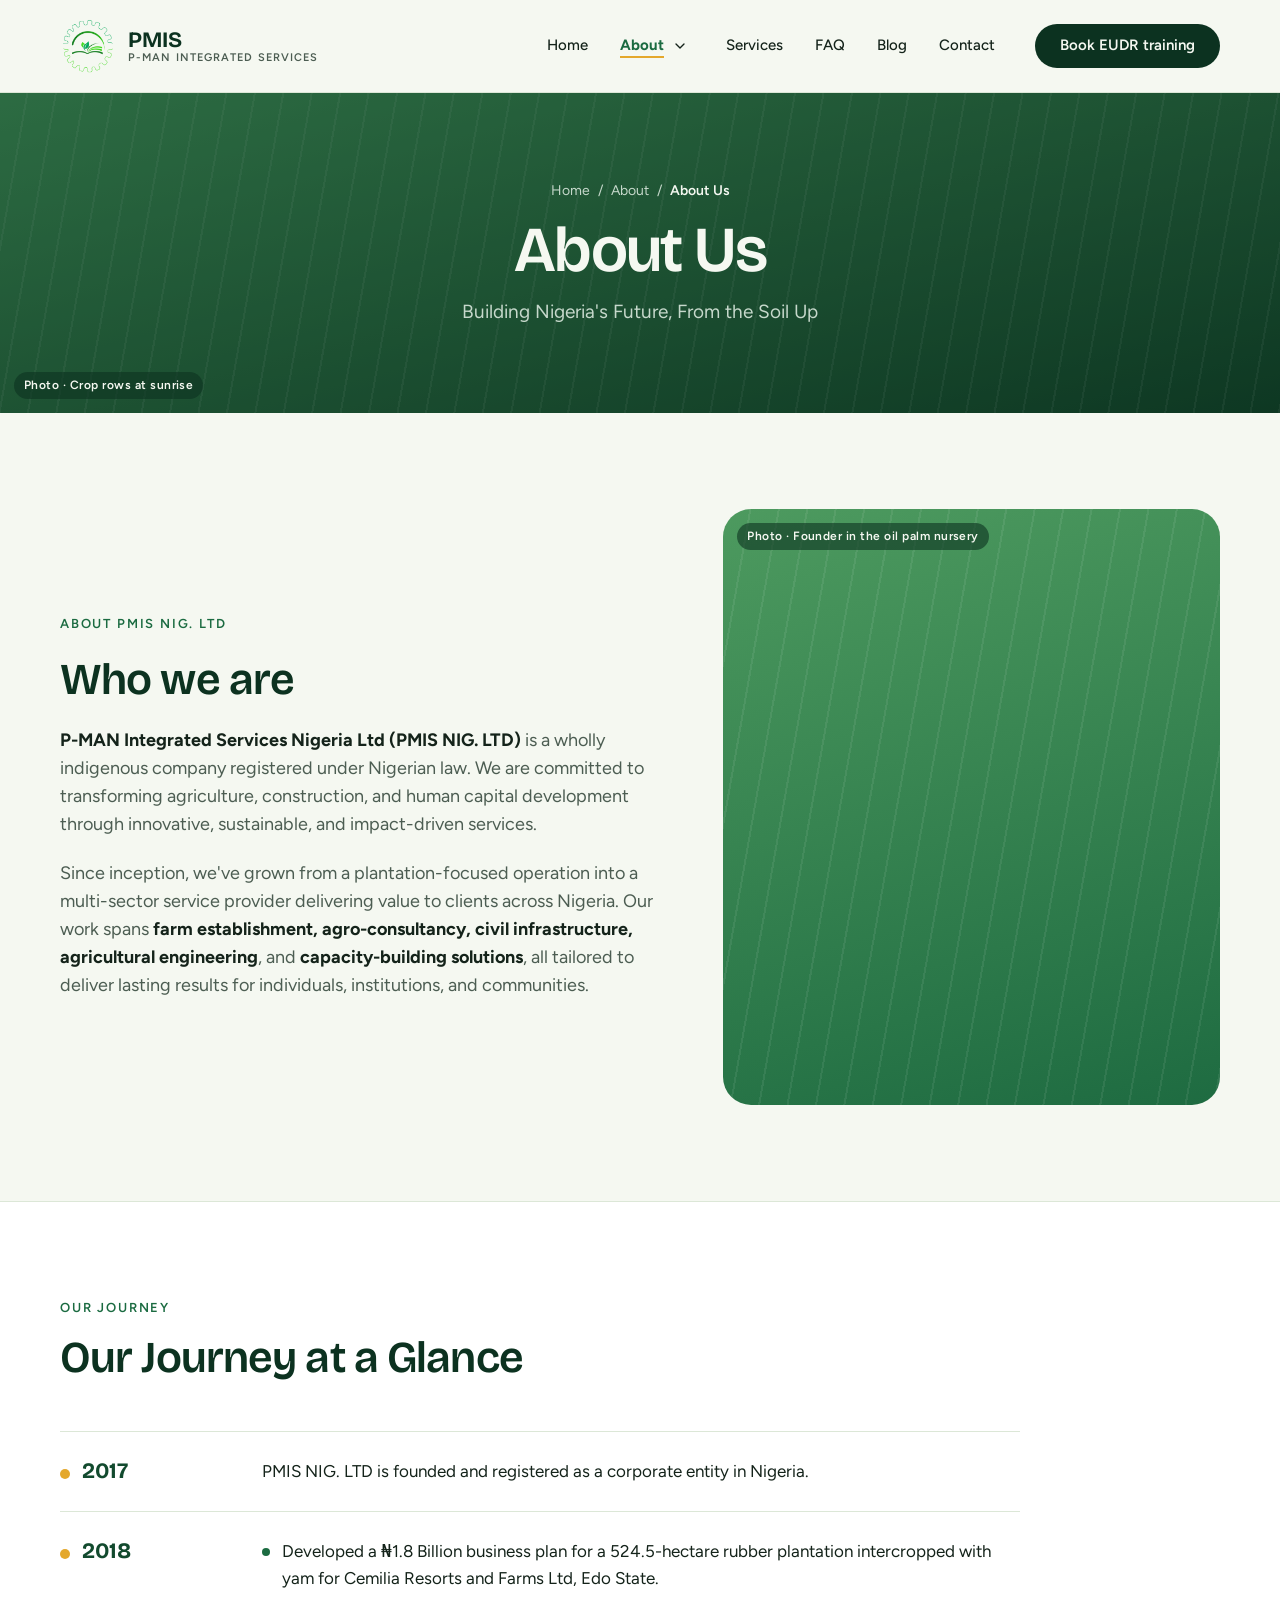
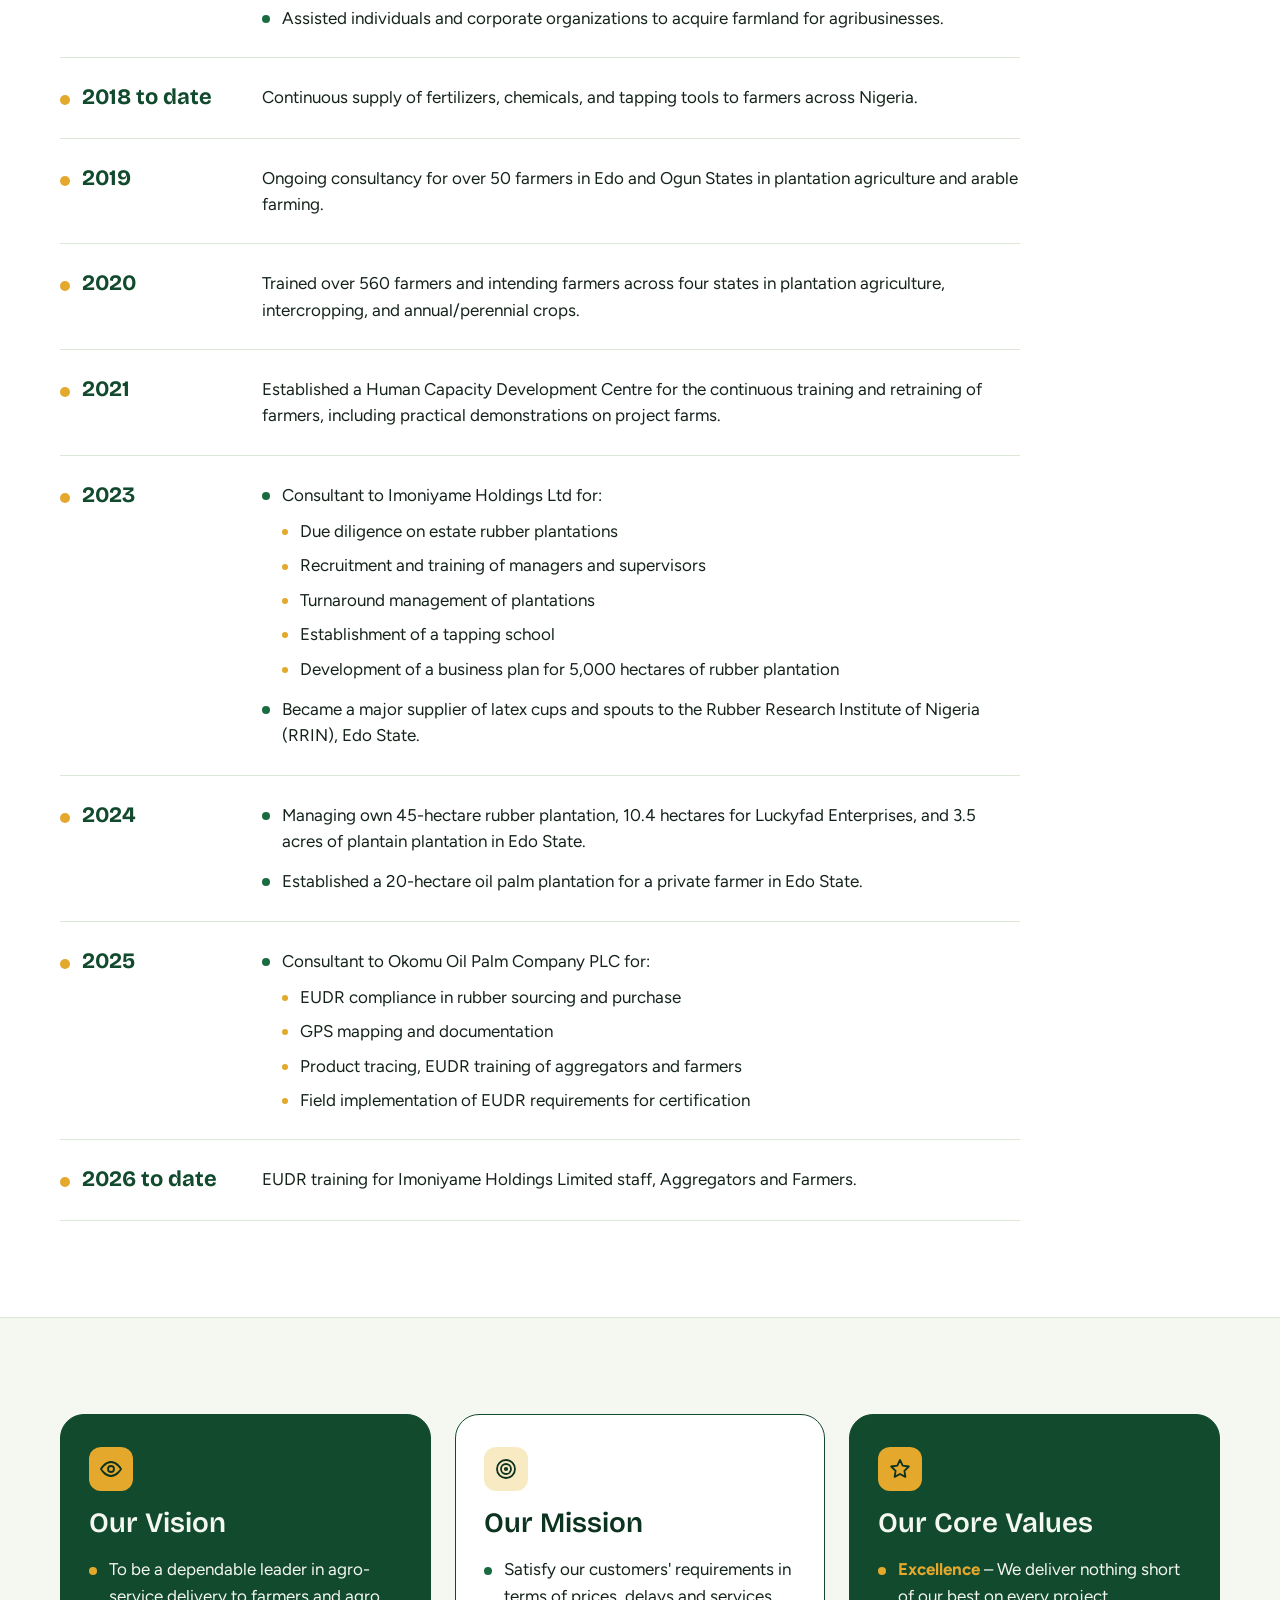
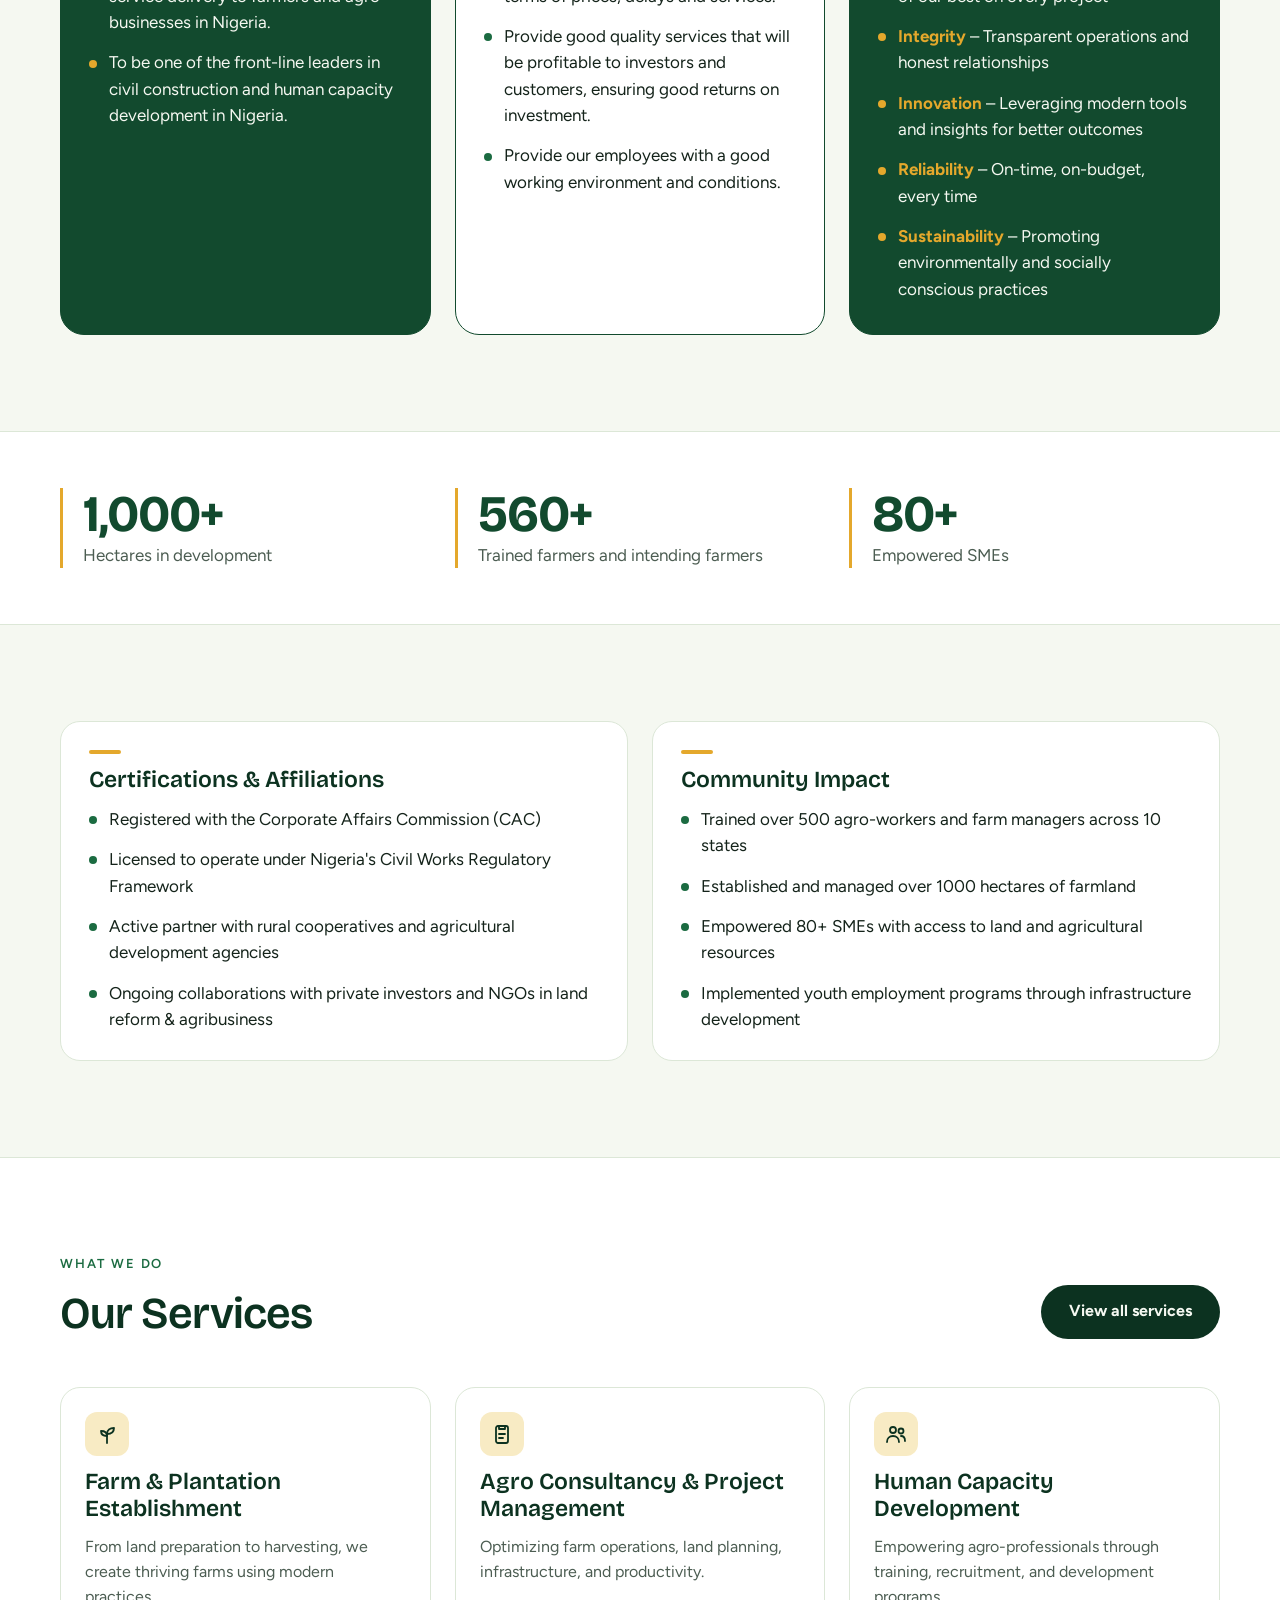
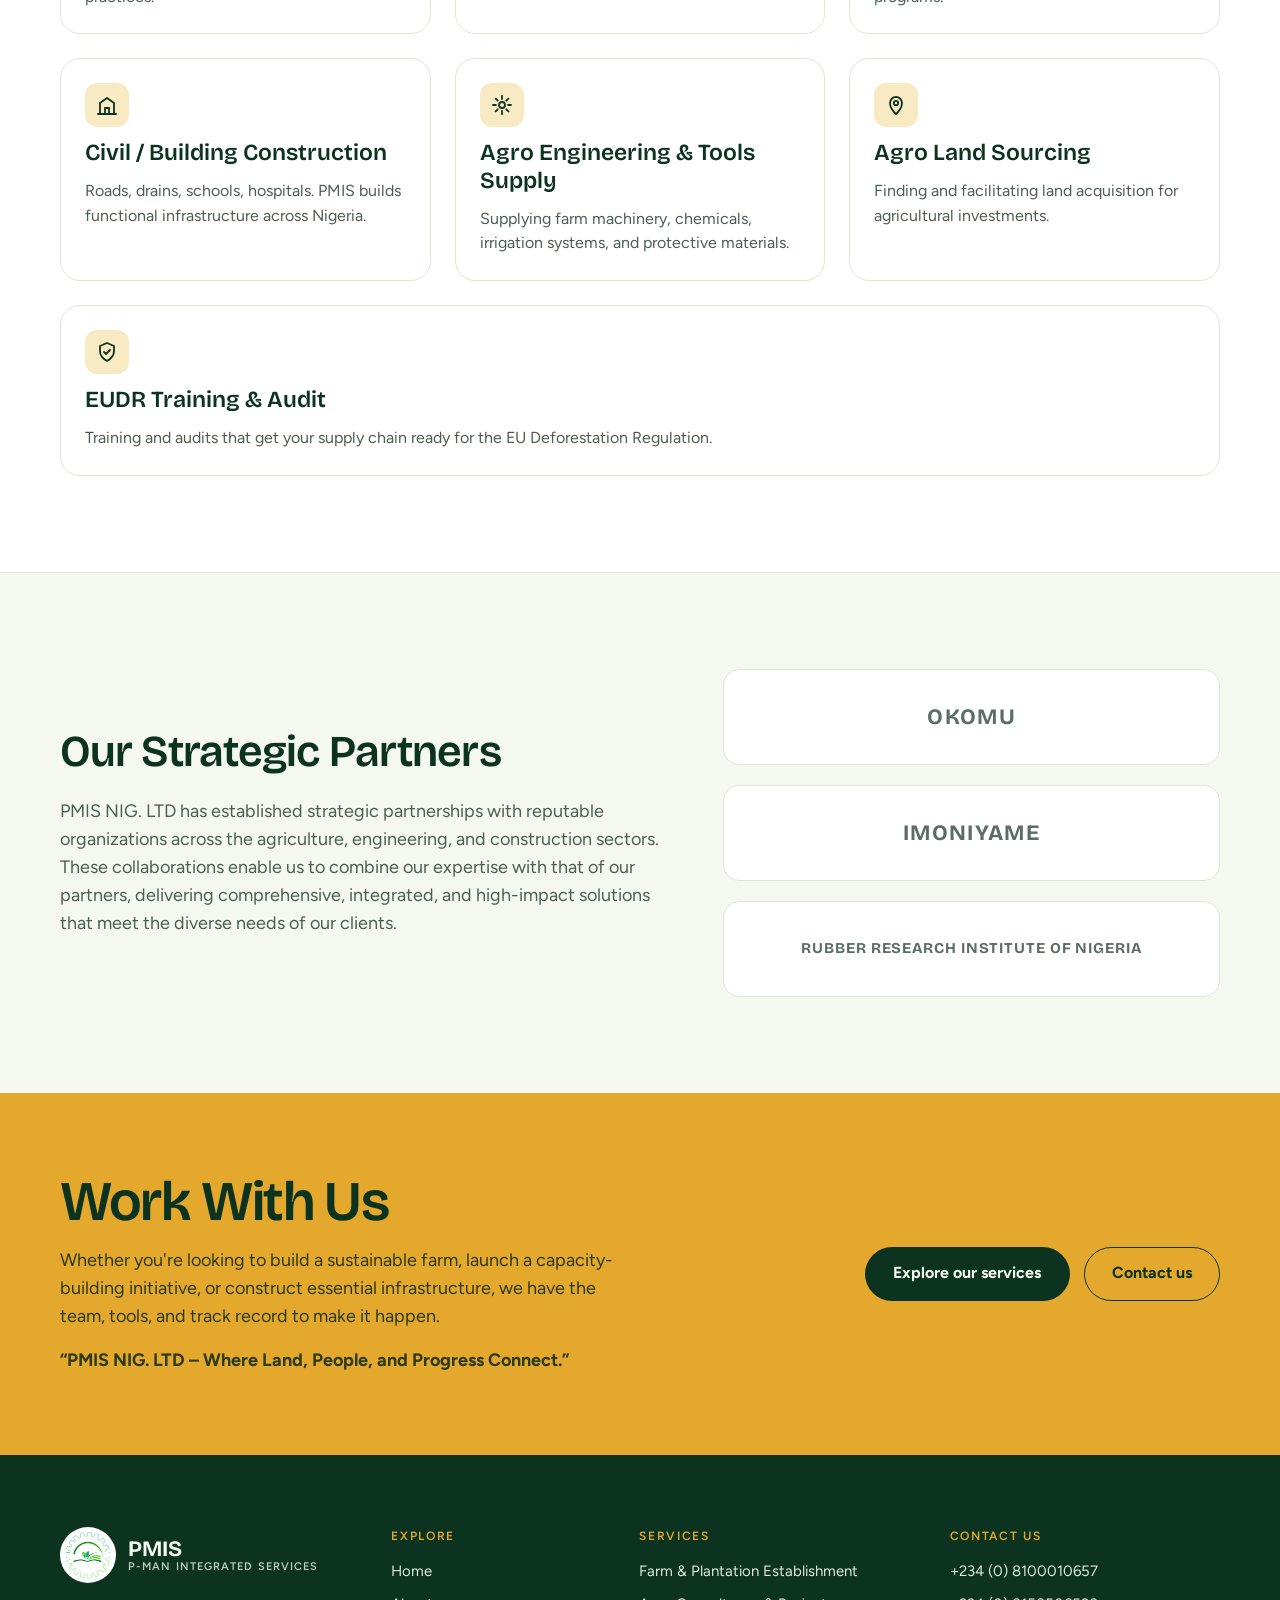
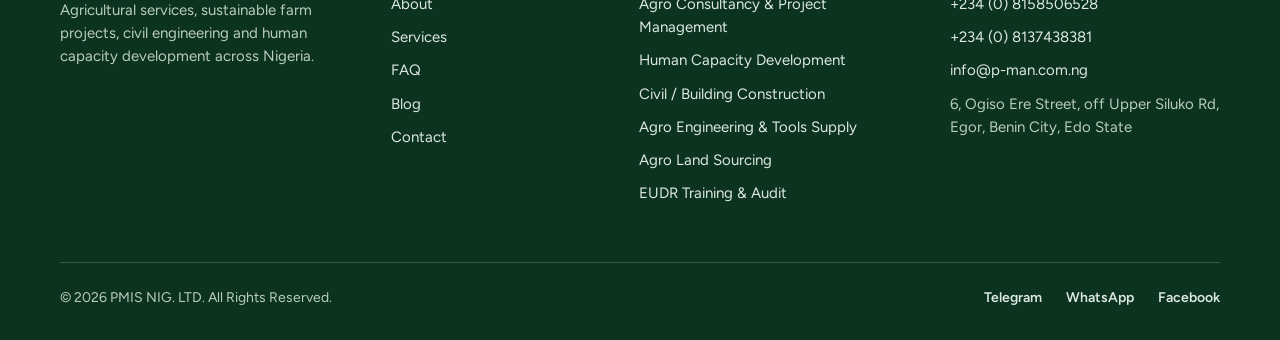
==== commit 0abbcc1a: "Revert email to info@p-man.com.ng across all pages" ====
--- a/about.html
+++ b/about.html
@@ -70,7 +70,7 @@
         <li><a href="blog.html">Blog</a></li><!-- TODO: point to the WordPress blog URL when it is live -->
         <li><a href="contact.html">Contact</a></li>
       </ul>
-      <a class="btn btn--dark nav__cta" href="contact.html">Let's talk</a>
+      <a class="btn btn--dark nav__cta" href="eudr.html">Book EUDR training</a>
     </nav>
   </div>
 </header>
@@ -380,7 +380,7 @@
           <li><a href="services.html">Civil / Building Construction</a></li>
           <li><a href="services.html">Agro Engineering &amp; Tools Supply</a></li>
           <li><a href="services.html">Agro Land Sourcing</a></li>
-          <li><a href="services.html#eudr">EUDR Training &amp; Audit</a></li>
+          <li><a href="eudr.html">EUDR Training &amp; Audit</a></li>
         </ul>
       </div>
 
--- a/css/styles.css
+++ b/css/styles.css
@@ -685,3 +685,30 @@
 .lightbox::backdrop { background: rgba(12, 50, 32, 0.88); }
 .lightbox img { display: block; max-width: 96vw; max-height: 88vh; border-radius: 12px; }
 .lightbox__close { position: absolute; top: -14px; right: -14px; width: 40px; height: 40px; border-radius: 50%; border: 0; background: var(--white); color: var(--g900); font-size: 1.5rem; line-height: 1; cursor: pointer; }
+
+/* ---------- EUDR booking page ---------- */
+.page-hero__actions { display: flex; gap: 12px; justify-content: center; flex-wrap: wrap; margin-top: 24px; }
+.pkgs { display: grid; grid-template-columns: repeat(2, minmax(0, 1fr)); gap: 24px; }
+.pkg { padding: 32px; gap: 16px; align-items: flex-start; }
+.pkg--feature { border-color: var(--g700); box-shadow: 0 0 0 1px var(--g700); }
+.pkg__price { font-family: var(--font-display); font-size: 2.25rem; font-weight: 700; color: var(--g800); line-height: 1; }
+.pkg__from { font-family: var(--font-body); font-size: 0.9375rem; font-weight: 600; color: var(--muted); margin-right: 4px; }
+.pkgs__note { margin-top: 20px; color: var(--muted); font-size: 0.9375rem; }
+.pkgs__note a { color: var(--g700); font-weight: 600; text-decoration: underline; }
+.booking { display: grid; grid-template-columns: 0.9fr 1.3fr; gap: 48px; align-items: start; }
+.booking .stack a { color: var(--g700); font-weight: 600; text-decoration: underline; }
+.choices { display: grid; grid-template-columns: 1fr 1fr; gap: 12px; border: 0; padding: 0; margin: 0; min-width: 0; }
+.choices legend { font-size: 0.9375rem; font-weight: 600; padding: 0; margin-bottom: 10px; }
+.choice { position: relative; cursor: pointer; }
+.choice input { position: absolute; opacity: 0; inset: 0; }
+.choice span { display: grid; gap: 2px; padding: 14px 16px; border: 1.5px solid var(--line); border-radius: 12px; background: var(--white); }
+.choice small { color: var(--muted); }
+.choice input:checked + span { border-color: var(--g700); box-shadow: 0 0 0 1px var(--g700); background: var(--g100); }
+.choice input:focus-visible + span { outline: 2px solid var(--gold); outline-offset: 2px; }
+.thanks { max-width: 720px; display: grid; gap: 20px; }
+.pay { display: flex; gap: 12px; flex-wrap: wrap; }
+@media (max-width: 900px) { .pkgs, .booking { grid-template-columns: 1fr; } .booking { gap: 32px; } }
+@media (max-width: 560px) { .choices { grid-template-columns: 1fr; } .pkg { padding: 22px; } .pay .btn { width: 100%; } }
+[hidden] { display: none !important; }
+.nav__cta { white-space: nowrap; }
+@media (min-width: 901px) and (max-width: 1100px) { .nav__cta { padding: 0.6rem 1rem; font-size: 0.875rem; } .logo__tag, .logo small { display: none; } }
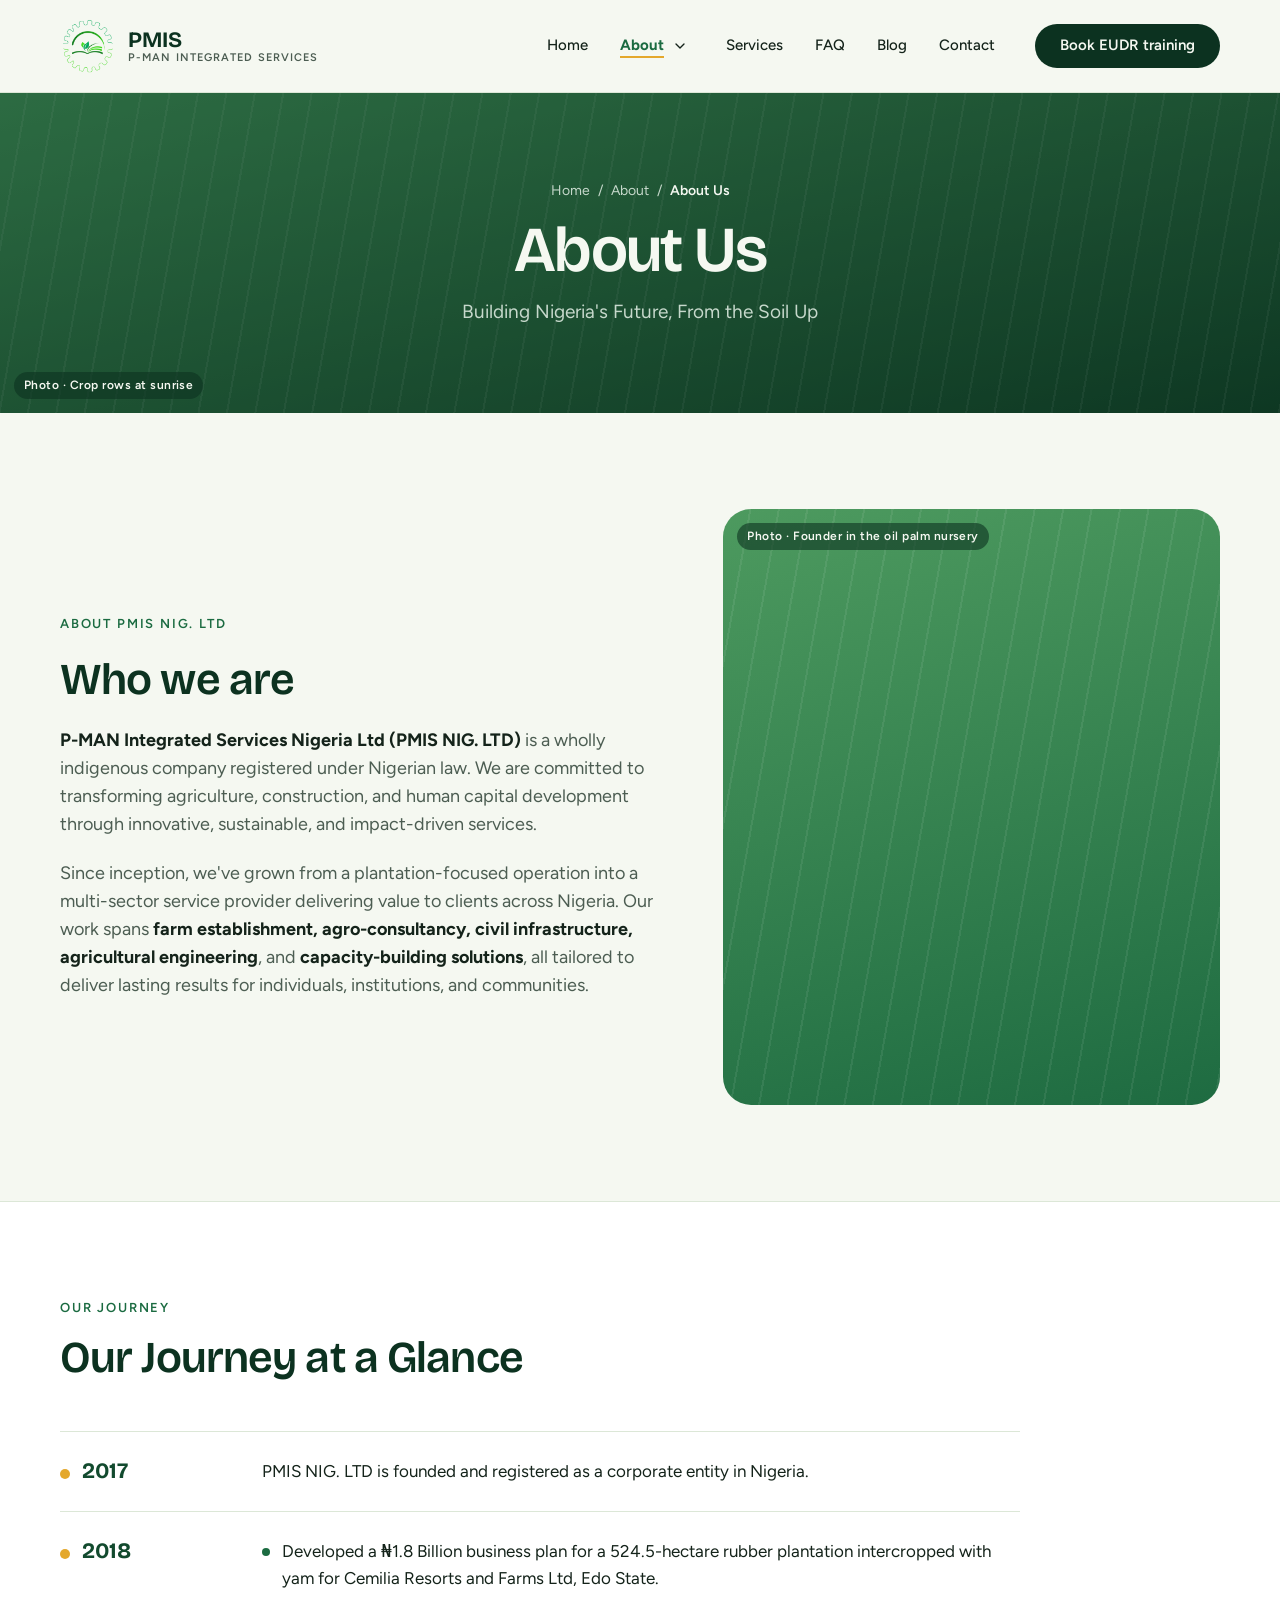
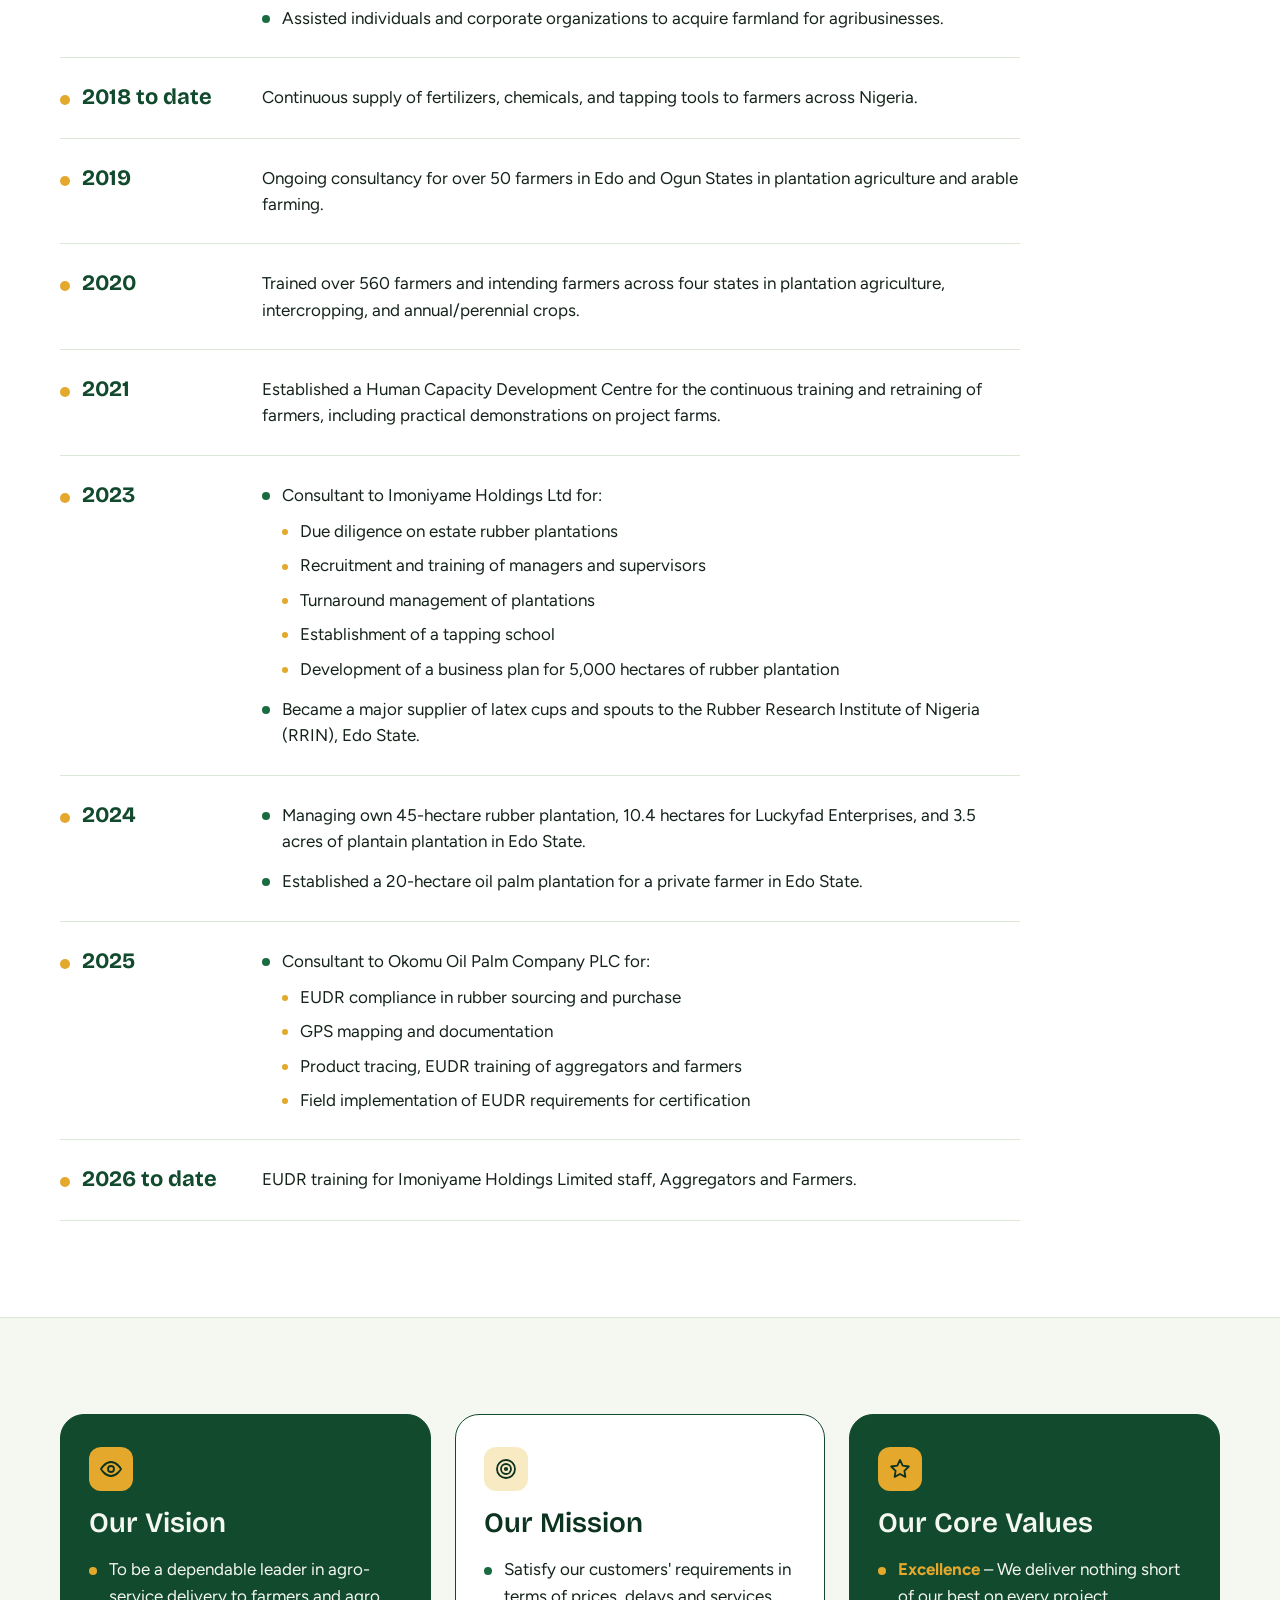
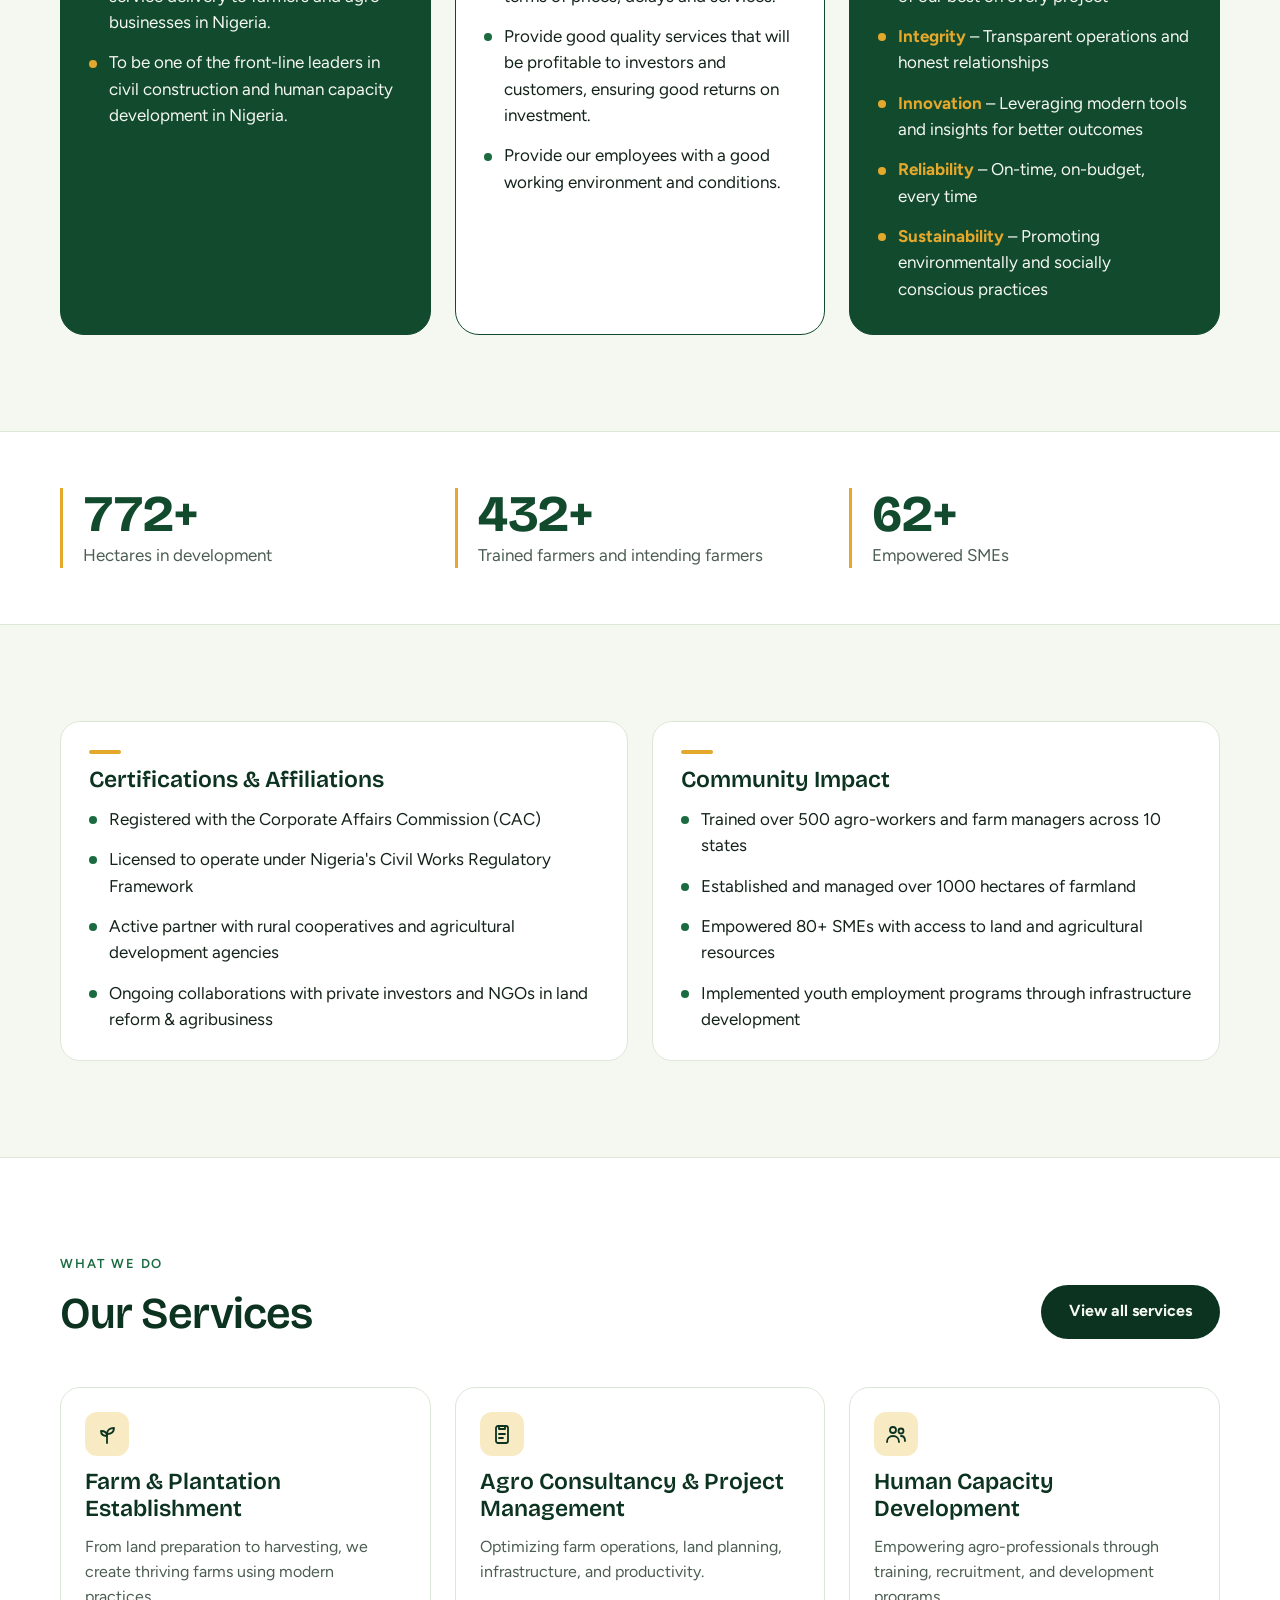
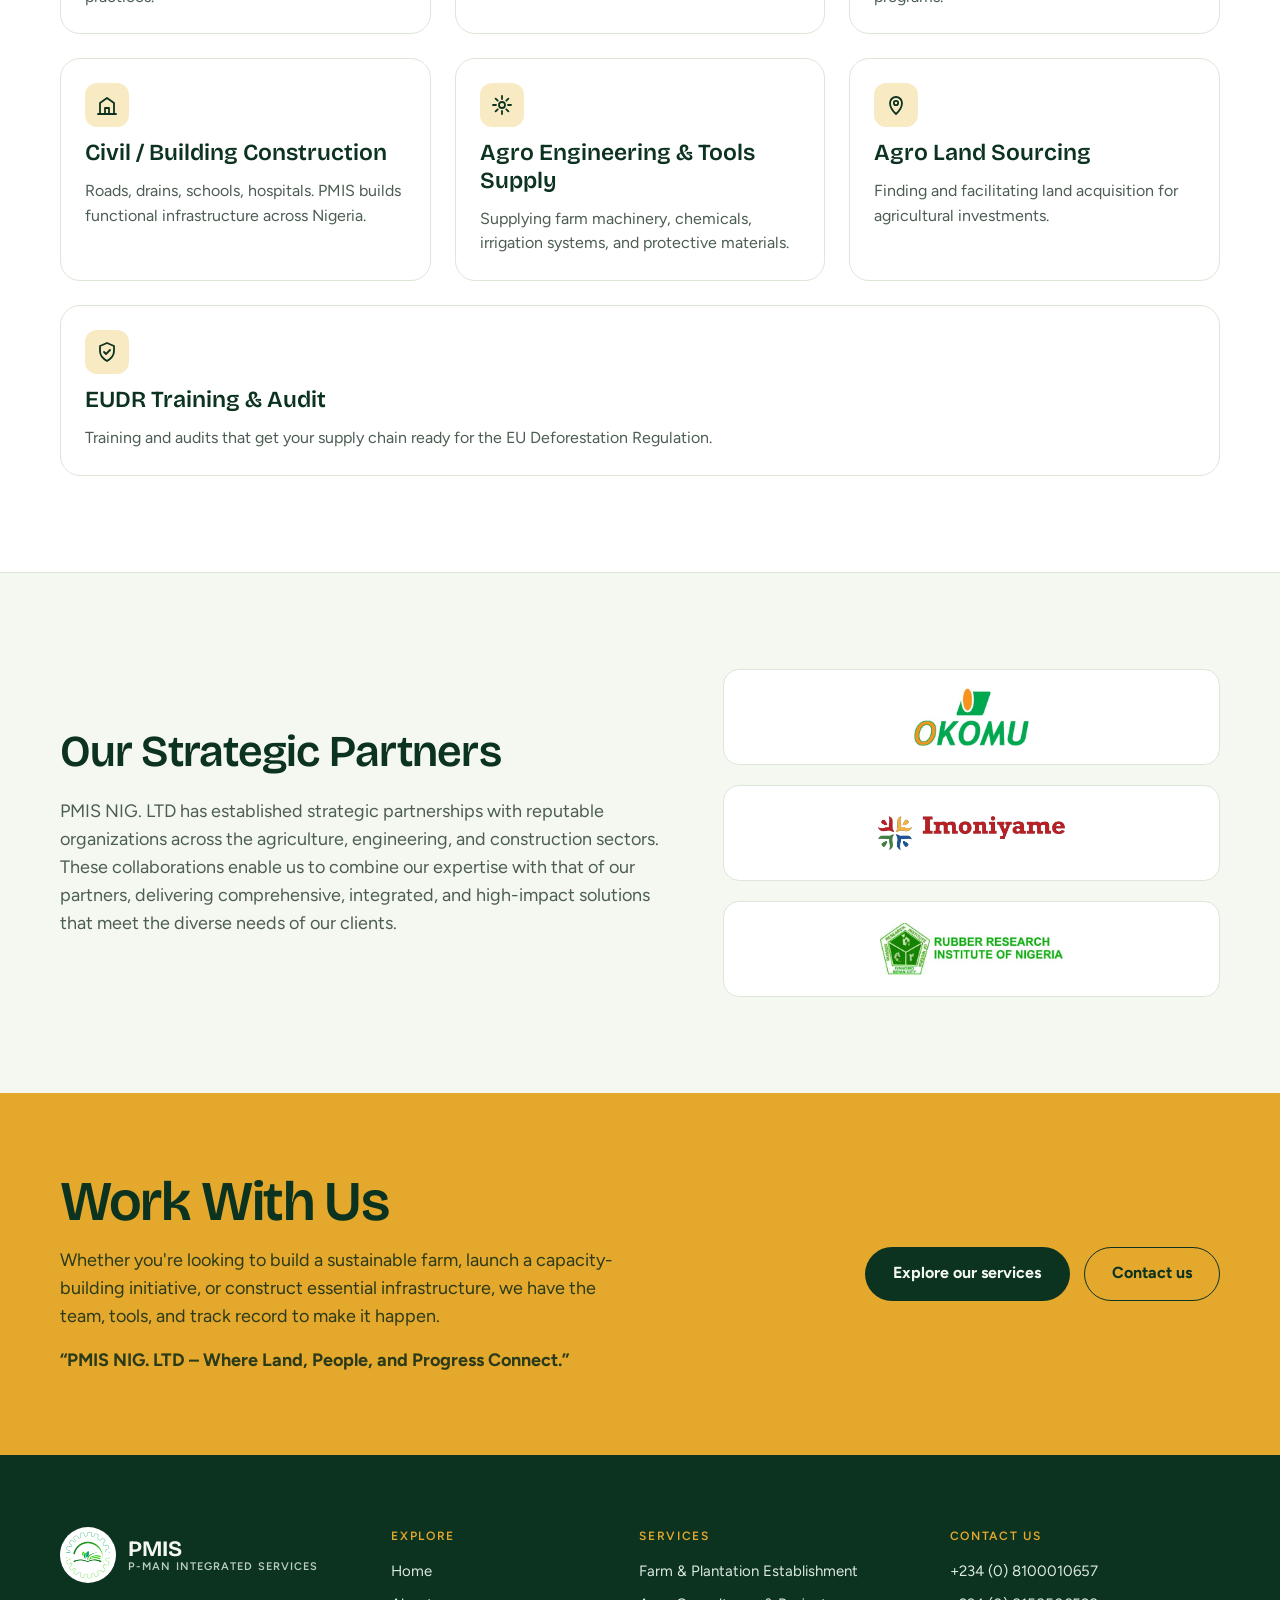
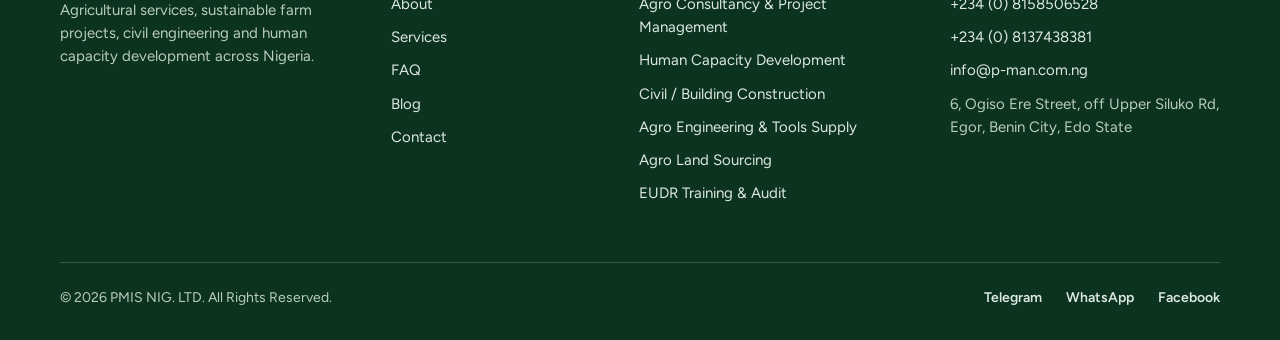
==== commit 2ab31e60: "Replace placeholders with real photos, partner logos, project data; animate stats; rebuild back-to-t" ====
--- a/about.html
+++ b/about.html
@@ -231,9 +231,9 @@
 <!-- ============ NUMBERS ============ -->
 <section class="section--white section--ruled section--compact" aria-label="PMIS in numbers">
   <div class="container stats">
-    <div class="stat"><span class="stat__num">1,000+</span><span class="stat__label">Hectares in development</span></div>
-    <div class="stat"><span class="stat__num">560+</span><span class="stat__label">Trained farmers and intending farmers</span></div>
-    <div class="stat"><span class="stat__num">80+</span><span class="stat__label">Empowered SMEs</span></div>
+    <div class="stat"><span class="stat__num" data-count="1000" data-suffix="+">1,000+</span><span class="stat__label">Hectares in development</span></div>
+    <div class="stat"><span class="stat__num" data-count="560" data-suffix="+">560+</span><span class="stat__label">Trained farmers and intending farmers</span></div>
+    <div class="stat"><span class="stat__num" data-count="80" data-suffix="+">80+</span><span class="stat__label">Empowered SMEs</span></div>
   </div>
 </section>
 
@@ -315,7 +315,7 @@
 </section>
 
 <!-- ============ STRATEGIC PARTNERS ============ -->
-<!-- TODO: swap the text wordmarks for the real logos (use <img> in greyscale, same height) -->
+<!-- Client logos: shown with permission. Confirm each organisation agrees to its logo being used. -->
 <section class="section">
   <div class="container split">
     <div class="stack stack--lg">
@@ -323,9 +323,9 @@
       <p class="lead">PMIS NIG. LTD has established strategic partnerships with reputable organizations across the agriculture, engineering, and construction sectors. These collaborations enable us to combine our expertise with that of our partners, delivering comprehensive, integrated, and high-impact solutions that meet the diverse needs of our clients.</p>
     </div>
     <ul class="partners partners--stack">
-      <li class="partner">OKOMU</li>
-      <li class="partner">IMONIYAME</li>
-      <li class="partner partner--long">RUBBER RESEARCH INSTITUTE OF NIGERIA</li>
+      <li class="partner"><img class="partner__logo partner__logo--okomu" src="images/logo-okomu.png" width="352" height="177" alt="Okomu Oil Palm Company PLC" loading="lazy" decoding="async"></li>
+      <li class="partner"><img class="partner__logo partner__logo--imoniyame" src="images/logo-imoniyame.png" width="720" height="131" alt="Imoniyame Holdings" loading="lazy" decoding="async"></li>
+      <li class="partner"><img class="partner__logo partner__logo--rrin" src="images/logo-rrin.png" width="512" height="145" alt="Rubber Research Institute of Nigeria" loading="lazy" decoding="async"></li>
     </ul>
   </div>
 </section>
--- a/css/styles.css
+++ b/css/styles.css
@@ -470,7 +470,7 @@
   .card { border-radius: 18px; }
 
   /* Service cards drop the photo and put the icon beside the title */
-  .service .media { display: none; }
+  .service .media { height: 160px; }
   .service__body { grid-template-columns: 44px 1fr; grid-template-rows: auto auto auto; column-gap: 14px; row-gap: 10px; padding: 20px; }
   .service__num { display: none; }
   .service__body .h3 { grid-row: 1; grid-column: 2; align-self: center; margin-top: 0; }
@@ -712,3 +712,51 @@
 [hidden] { display: none !important; }
 .nav__cta { white-space: nowrap; }
 @media (min-width: 901px) and (max-width: 1100px) { .nav__cta { padding: 0.6rem 1rem; font-size: 0.875rem; } .logo__tag, .logo small { display: none; } }
+.hero__img { object-position: 68% 50%; }
+@media (max-width: 900px) { .hero__img { object-position: 60% 50%; } }
+
+.stat__num { font-variant-numeric: tabular-nums; }
+.sr-only { position: absolute; width: 1px; height: 1px; padding: 0; margin: -1px; overflow: hidden; clip: rect(0, 0, 0, 0); white-space: nowrap; border: 0; }
+@media (max-width: 720px) {
+  .service.span-last { display: flex; flex-direction: column; }
+  .service.span-last .media { height: 160px; min-height: 0; }
+  .service.span-last .service__body { padding: 20px; }
+}
+
+/* Page hero with a real photo: darker overlay keeps the white text readable */
+.page-hero--photo { background: var(--g900); }
+.page-hero--photo .page-hero__img { z-index: 0; object-position: 50% 55%; }
+.page-hero--photo::before { z-index: 1; background: linear-gradient(180deg, rgba(12, 50, 32, 0.8), rgba(12, 50, 32, 0.68)); }
+.page-hero--photo .page-hero__inner { position: relative; z-index: 2; }
+@media (max-width: 720px) { .page-hero--photo .page-hero__img { object-position: 22% 55%; } }
+.page-hero--photo .page-hero__lead { color: var(--on-dark); text-shadow: 0 1px 12px rgba(0, 0, 0, 0.35); }
+
+/* Partner logos */
+.partner__logo { display: block; width: auto; max-width: 100%; object-fit: contain; }
+.partner__logo--imoniyame { height: 34px; }
+.partner__logo--okomu { height: 58px; }
+.partner__logo--rrin { height: 52px; }
+.partner { transition: border-color .2s, box-shadow .2s; }
+.partner:hover { border-color: var(--g700); box-shadow: 0 6px 18px rgba(12, 50, 32, 0.08); }
+@media (max-width: 480px) {
+  .partner__logo--imoniyame { height: 28px; }
+  .partner__logo--okomu { height: 50px; }
+  .partner__logo--rrin { height: 46px; }
+}
+
+/* Back-to-top button */
+.to-top { position: fixed; right: 20px; bottom: 20px; z-index: 40; width: 48px; height: 48px; display: grid; place-items: center;
+  border: 0; border-radius: 50%; background: var(--g900); color: var(--gold); cursor: pointer;
+  box-shadow: 0 6px 20px rgba(12, 50, 32, 0.28); opacity: 0; visibility: hidden; transform: translateY(12px);
+  transition: opacity .25s, transform .25s, visibility .25s, background .2s; }
+.to-top.is-visible { opacity: 1; visibility: visible; transform: none; }
+.to-top:hover { background: var(--g700); }
+.to-top:focus-visible { outline: 3px solid var(--gold); outline-offset: 3px; }
+@media (max-width: 480px) { .to-top { right: 14px; bottom: 14px; width: 44px; height: 44px; } }
+@media print { .to-top { display: none; } }
+@media (prefers-reduced-motion: reduce) { .to-top { transition: none; } }
+
+/* Thanks page: stop long buttons / strings stretching the column on narrow phones */
+.thanks { grid-template-columns: minmax(0, 1fr); }
+.thanks, .thanks li, .thanks .lead { overflow-wrap: anywhere; }
+.pay .btn { white-space: normal; text-align: center; }
